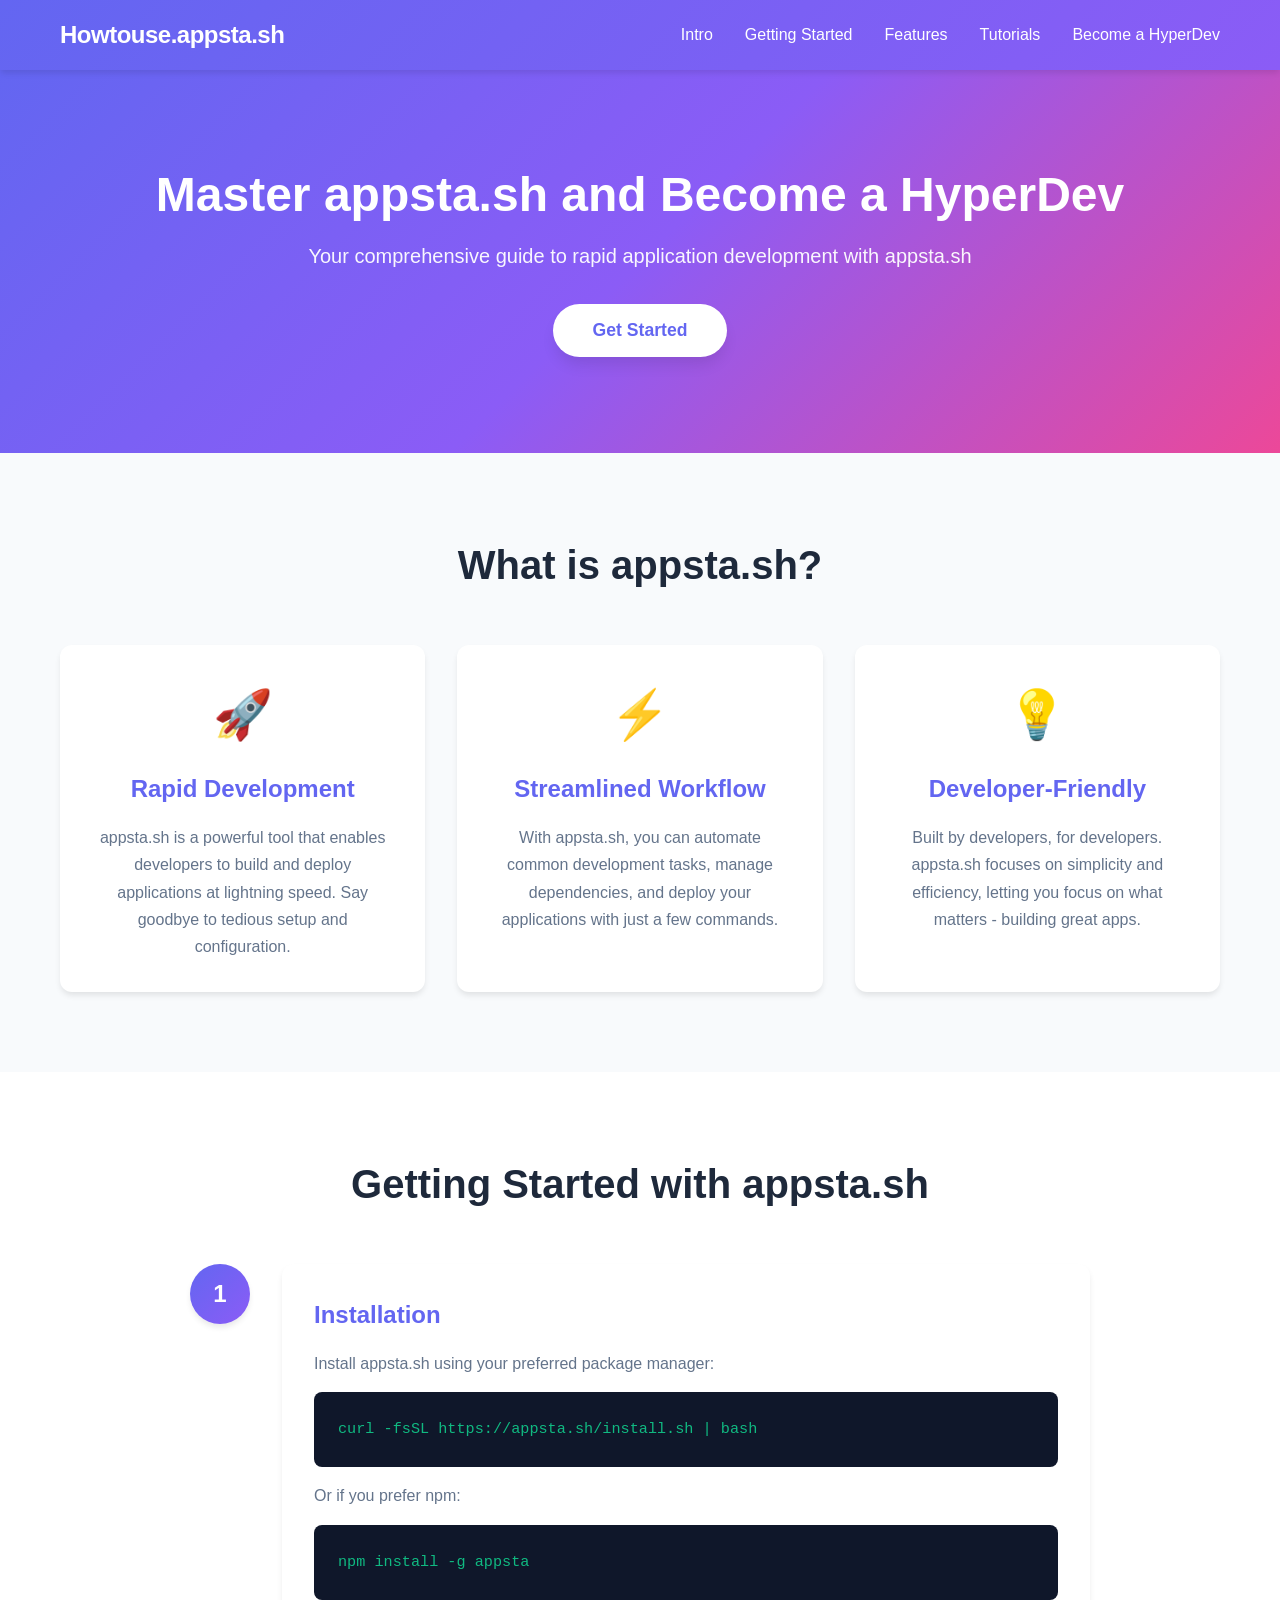
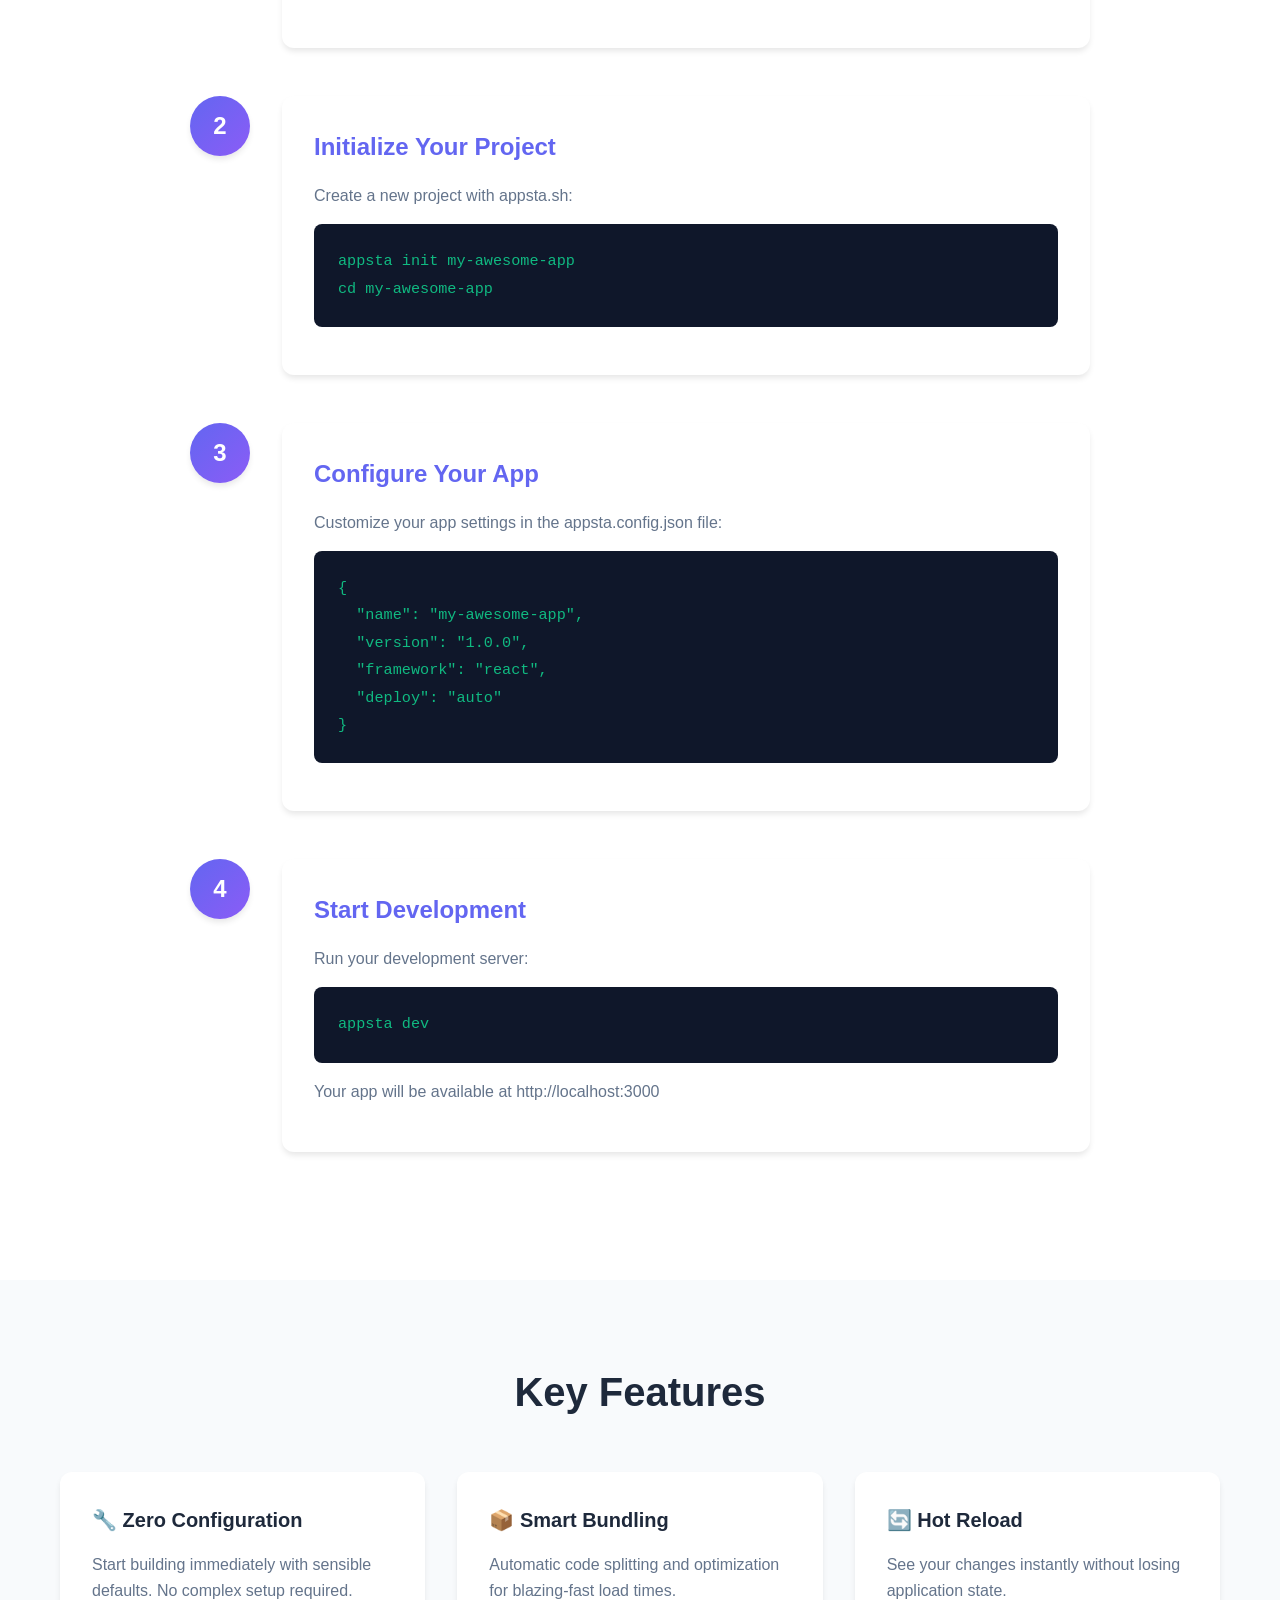
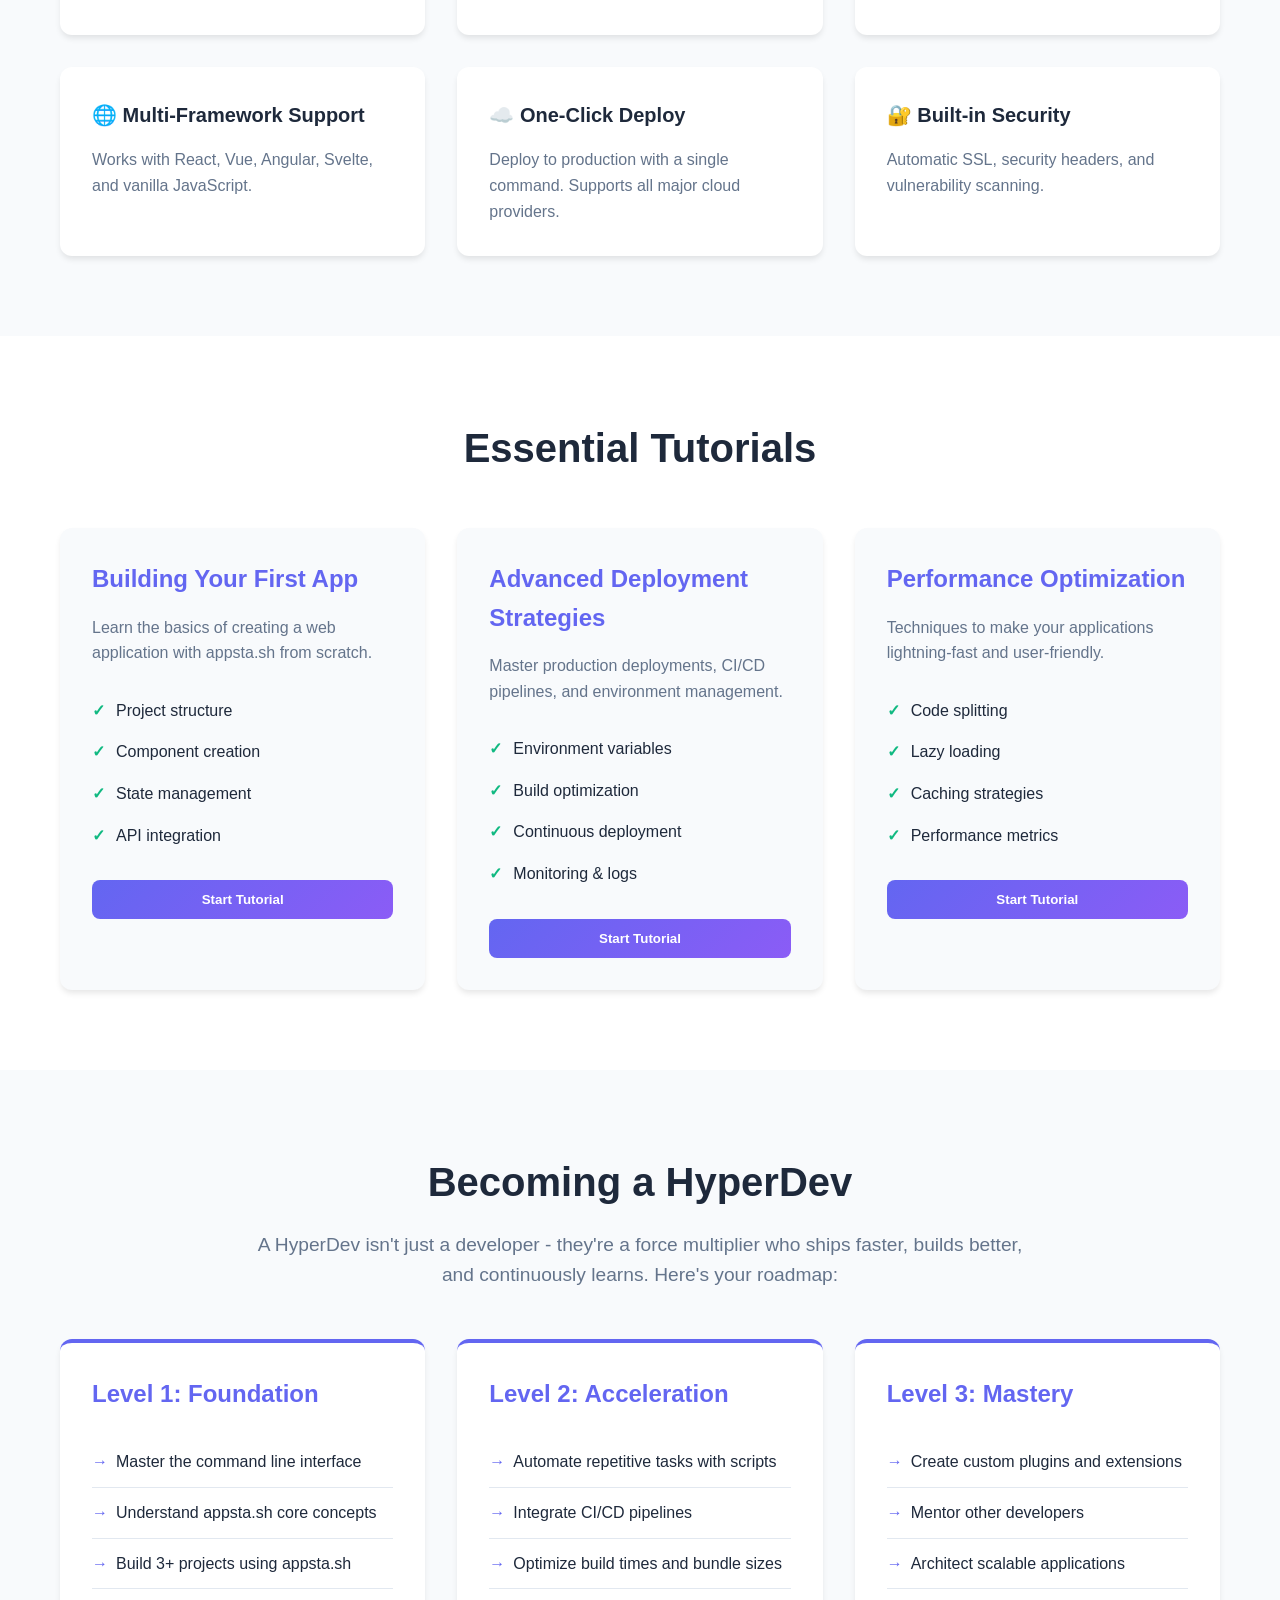
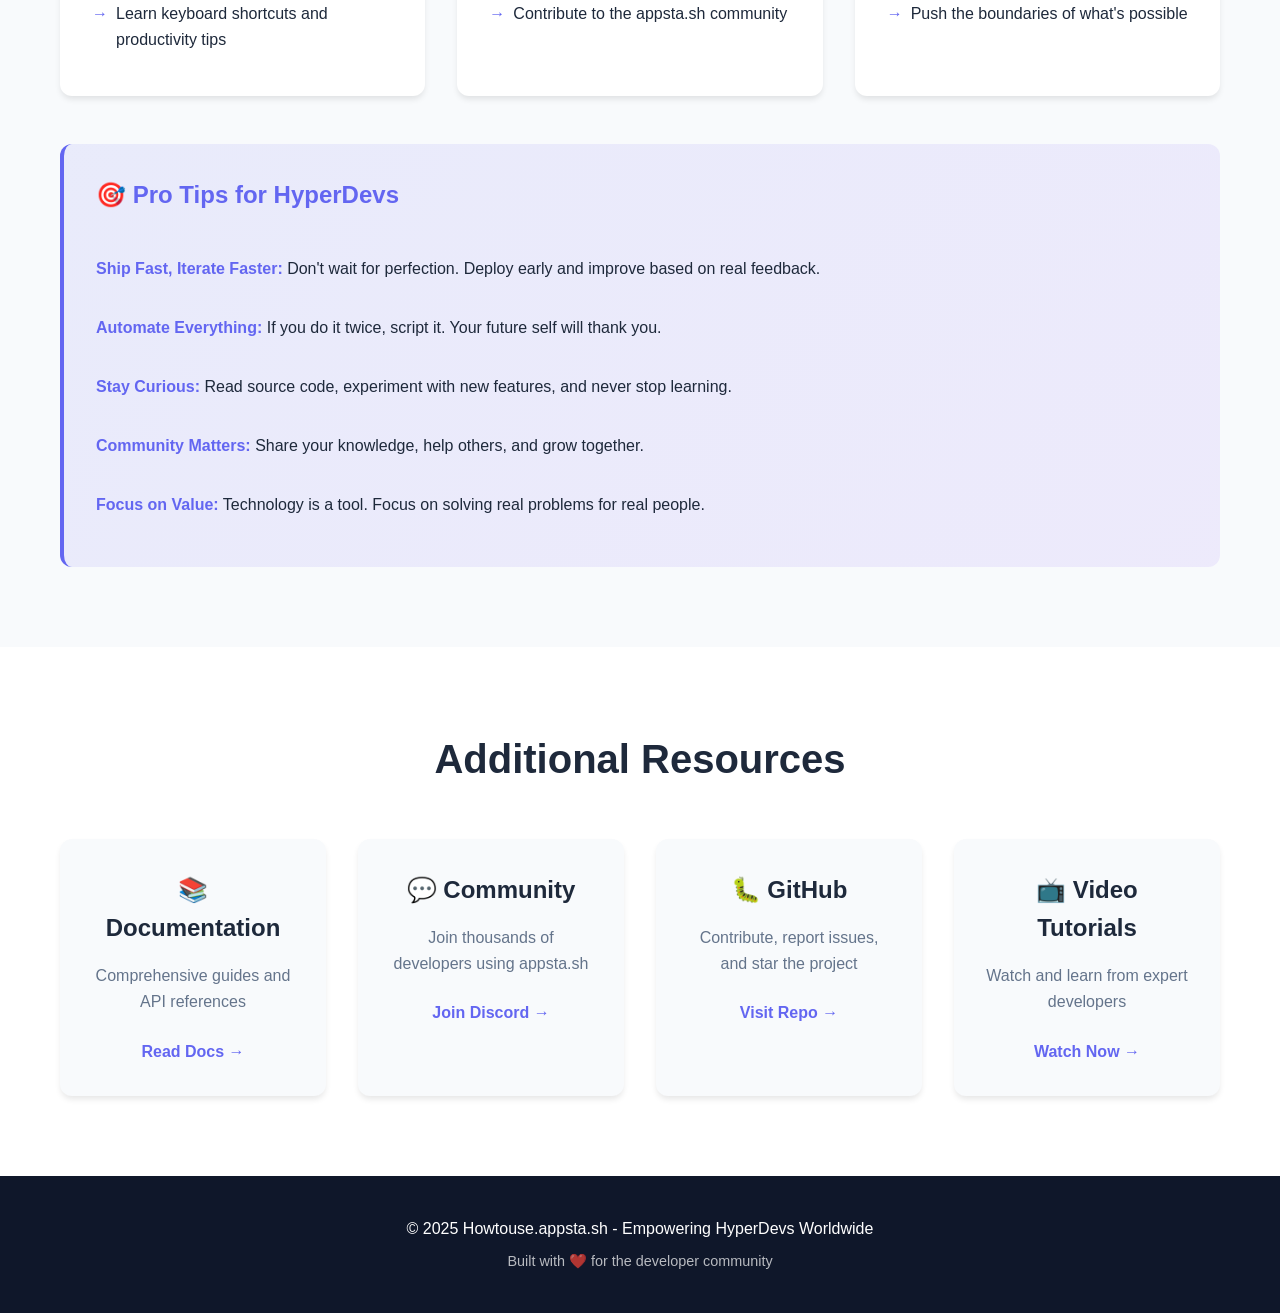
==== index.html @ fb74a491 "Create blog site with HTML, CSS, and JS files Co-authored-by: kedster <16490805+kedster@users.norepl" ====
<!DOCTYPE html>
<html lang="en">
<head>
    <meta charset="UTF-8">
    <meta name="viewport" content="width=device-width, initial-scale=1.0">
    <meta name="description" content="Learn how to use appsta.sh to become a hyperdev - Your guide to rapid app development">
    <title>How to Use appsta.sh - Become a HyperDev</title>
    <link rel="stylesheet" href="styles.css">
</head>
<body>
    <header>
        <nav>
            <div class="container">
                <h1 class="logo">Howtouse.appsta.sh</h1>
                <ul class="nav-links">
                    <li><a href="#intro">Intro</a></li>
                    <li><a href="#getting-started">Getting Started</a></li>
                    <li><a href="#features">Features</a></li>
                    <li><a href="#tutorials">Tutorials</a></li>
                    <li><a href="#hyperdev">Become a HyperDev</a></li>
                </ul>
            </div>
        </nav>
    </header>

    <main>
        <section id="hero" class="hero">
            <div class="container">
                <h2 class="hero-title">Master appsta.sh and Become a HyperDev</h2>
                <p class="hero-subtitle">Your comprehensive guide to rapid application development with appsta.sh</p>
                <button class="cta-button" onclick="scrollToSection('getting-started')">Get Started</button>
            </div>
        </section>

        <section id="intro" class="section">
            <div class="container">
                <h2>What is appsta.sh?</h2>
                <div class="content-grid">
                    <div class="content-card">
                        <div class="card-icon">🚀</div>
                        <h3>Rapid Development</h3>
                        <p>appsta.sh is a powerful tool that enables developers to build and deploy applications at lightning speed. Say goodbye to tedious setup and configuration.</p>
                    </div>
                    <div class="content-card">
                        <div class="card-icon">⚡</div>
                        <h3>Streamlined Workflow</h3>
                        <p>With appsta.sh, you can automate common development tasks, manage dependencies, and deploy your applications with just a few commands.</p>
                    </div>
                    <div class="content-card">
                        <div class="card-icon">💡</div>
                        <h3>Developer-Friendly</h3>
                        <p>Built by developers, for developers. appsta.sh focuses on simplicity and efficiency, letting you focus on what matters - building great apps.</p>
                    </div>
                </div>
            </div>
        </section>

        <section id="getting-started" class="section section-alt">
            <div class="container">
                <h2>Getting Started with appsta.sh</h2>
                <div class="tutorial-steps">
                    <div class="step">
                        <div class="step-number">1</div>
                        <div class="step-content">
                            <h3>Installation</h3>
                            <p>Install appsta.sh using your preferred package manager:</p>
                            <code class="code-block">
                                curl -fsSL https://appsta.sh/install.sh | bash
                            </code>
                            <p>Or if you prefer npm:</p>
                            <code class="code-block">
                                npm install -g appsta
                            </code>
                        </div>
                    </div>
                    
                    <div class="step">
                        <div class="step-number">2</div>
                        <div class="step-content">
                            <h3>Initialize Your Project</h3>
                            <p>Create a new project with appsta.sh:</p>
                            <code class="code-block">
                                appsta init my-awesome-app<br>
                                cd my-awesome-app
                            </code>
                        </div>
                    </div>
                    
                    <div class="step">
                        <div class="step-number">3</div>
                        <div class="step-content">
                            <h3>Configure Your App</h3>
                            <p>Customize your app settings in the appsta.config.json file:</p>
                            <code class="code-block">
                                {<br>
                                &nbsp;&nbsp;"name": "my-awesome-app",<br>
                                &nbsp;&nbsp;"version": "1.0.0",<br>
                                &nbsp;&nbsp;"framework": "react",<br>
                                &nbsp;&nbsp;"deploy": "auto"<br>
                                }
                            </code>
                        </div>
                    </div>
                    
                    <div class="step">
                        <div class="step-number">4</div>
                        <div class="step-content">
                            <h3>Start Development</h3>
                            <p>Run your development server:</p>
                            <code class="code-block">
                                appsta dev
                            </code>
                            <p>Your app will be available at http://localhost:3000</p>
                        </div>
                    </div>
                </div>
            </div>
        </section>

        <section id="features" class="section">
            <div class="container">
                <h2>Key Features</h2>
                <div class="features-grid">
                    <div class="feature-item">
                        <h3>🔧 Zero Configuration</h3>
                        <p>Start building immediately with sensible defaults. No complex setup required.</p>
                    </div>
                    <div class="feature-item">
                        <h3>📦 Smart Bundling</h3>
                        <p>Automatic code splitting and optimization for blazing-fast load times.</p>
                    </div>
                    <div class="feature-item">
                        <h3>🔄 Hot Reload</h3>
                        <p>See your changes instantly without losing application state.</p>
                    </div>
                    <div class="feature-item">
                        <h3>🌐 Multi-Framework Support</h3>
                        <p>Works with React, Vue, Angular, Svelte, and vanilla JavaScript.</p>
                    </div>
                    <div class="feature-item">
                        <h3>☁️ One-Click Deploy</h3>
                        <p>Deploy to production with a single command. Supports all major cloud providers.</p>
                    </div>
                    <div class="feature-item">
                        <h3>🔐 Built-in Security</h3>
                        <p>Automatic SSL, security headers, and vulnerability scanning.</p>
                    </div>
                </div>
            </div>
        </section>

        <section id="tutorials" class="section section-alt">
            <div class="container">
                <h2>Essential Tutorials</h2>
                <div class="tutorial-grid">
                    <article class="tutorial-card">
                        <h3>Building Your First App</h3>
                        <p>Learn the basics of creating a web application with appsta.sh from scratch.</p>
                        <ul class="tutorial-topics">
                            <li>Project structure</li>
                            <li>Component creation</li>
                            <li>State management</li>
                            <li>API integration</li>
                        </ul>
                        <button class="tutorial-button" onclick="alert('Tutorial coming soon!')">Start Tutorial</button>
                    </article>
                    
                    <article class="tutorial-card">
                        <h3>Advanced Deployment Strategies</h3>
                        <p>Master production deployments, CI/CD pipelines, and environment management.</p>
                        <ul class="tutorial-topics">
                            <li>Environment variables</li>
                            <li>Build optimization</li>
                            <li>Continuous deployment</li>
                            <li>Monitoring & logs</li>
                        </ul>
                        <button class="tutorial-button" onclick="alert('Tutorial coming soon!')">Start Tutorial</button>
                    </article>
                    
                    <article class="tutorial-card">
                        <h3>Performance Optimization</h3>
                        <p>Techniques to make your applications lightning-fast and user-friendly.</p>
                        <ul class="tutorial-topics">
                            <li>Code splitting</li>
                            <li>Lazy loading</li>
                            <li>Caching strategies</li>
                            <li>Performance metrics</li>
                        </ul>
                        <button class="tutorial-button" onclick="alert('Tutorial coming soon!')">Start Tutorial</button>
                    </article>
                </div>
            </div>
        </section>

        <section id="hyperdev" class="section">
            <div class="container">
                <h2>Becoming a HyperDev</h2>
                <p class="section-intro">A HyperDev isn't just a developer - they're a force multiplier who ships faster, builds better, and continuously learns. Here's your roadmap:</p>
                
                <div class="hyperdev-roadmap">
                    <div class="roadmap-item">
                        <h3>Level 1: Foundation</h3>
                        <ul>
                            <li>Master the command line interface</li>
                            <li>Understand appsta.sh core concepts</li>
                            <li>Build 3+ projects using appsta.sh</li>
                            <li>Learn keyboard shortcuts and productivity tips</li>
                        </ul>
                    </div>
                    
                    <div class="roadmap-item">
                        <h3>Level 2: Acceleration</h3>
                        <ul>
                            <li>Automate repetitive tasks with scripts</li>
                            <li>Integrate CI/CD pipelines</li>
                            <li>Optimize build times and bundle sizes</li>
                            <li>Contribute to the appsta.sh community</li>
                        </ul>
                    </div>
                    
                    <div class="roadmap-item">
                        <h3>Level 3: Mastery</h3>
                        <ul>
                            <li>Create custom plugins and extensions</li>
                            <li>Mentor other developers</li>
                            <li>Architect scalable applications</li>
                            <li>Push the boundaries of what's possible</li>
                        </ul>
                    </div>
                </div>
                
                <div class="hyperdev-tips">
                    <h3>🎯 Pro Tips for HyperDevs</h3>
                    <ul class="tips-list">
                        <li><strong>Ship Fast, Iterate Faster:</strong> Don't wait for perfection. Deploy early and improve based on real feedback.</li>
                        <li><strong>Automate Everything:</strong> If you do it twice, script it. Your future self will thank you.</li>
                        <li><strong>Stay Curious:</strong> Read source code, experiment with new features, and never stop learning.</li>
                        <li><strong>Community Matters:</strong> Share your knowledge, help others, and grow together.</li>
                        <li><strong>Focus on Value:</strong> Technology is a tool. Focus on solving real problems for real people.</li>
                    </ul>
                </div>
            </div>
        </section>

        <section id="resources" class="section section-alt">
            <div class="container">
                <h2>Additional Resources</h2>
                <div class="resources-grid">
                    <div class="resource-card">
                        <h3>📚 Documentation</h3>
                        <p>Comprehensive guides and API references</p>
                        <a href="#" class="resource-link">Read Docs →</a>
                    </div>
                    <div class="resource-card">
                        <h3>💬 Community</h3>
                        <p>Join thousands of developers using appsta.sh</p>
                        <a href="#" class="resource-link">Join Discord →</a>
                    </div>
                    <div class="resource-card">
                        <h3>🐛 GitHub</h3>
                        <p>Contribute, report issues, and star the project</p>
                        <a href="#" class="resource-link">Visit Repo →</a>
                    </div>
                    <div class="resource-card">
                        <h3>📺 Video Tutorials</h3>
                        <p>Watch and learn from expert developers</p>
                        <a href="#" class="resource-link">Watch Now →</a>
                    </div>
                </div>
            </div>
        </section>
    </main>

    <footer>
        <div class="container">
            <p>&copy; 2025 Howtouse.appsta.sh - Empowering HyperDevs Worldwide</p>
            <p class="footer-note">Built with ❤️ for the developer community</p>
        </div>
    </footer>

    <button id="scroll-to-top" class="scroll-to-top" onclick="scrollToTop()">↑</button>

    <script src="script.js"></script>
</body>
</html>
---- styles.css ----
/* Reset and Base Styles */
* {
    margin: 0;
    padding: 0;
    box-sizing: border-box;
}

:root {
    --primary-color: #6366f1;
    --secondary-color: #8b5cf6;
    --accent-color: #ec4899;
    --dark-bg: #0f172a;
    --light-bg: #f8fafc;
    --card-bg: #ffffff;
    --text-dark: #1e293b;
    --text-light: #64748b;
    --border-color: #e2e8f0;
    --success-color: #10b981;
    --shadow-sm: 0 1px 2px 0 rgba(0, 0, 0, 0.05);
    --shadow-md: 0 4px 6px -1px rgba(0, 0, 0, 0.1);
    --shadow-lg: 0 10px 15px -3px rgba(0, 0, 0, 0.1);
    --shadow-xl: 0 20px 25px -5px rgba(0, 0, 0, 0.1);
}

body {
    font-family: -apple-system, BlinkMacSystemFont, 'Segoe UI', Roboto, 'Helvetica Neue', Arial, sans-serif;
    line-height: 1.6;
    color: var(--text-dark);
    background-color: var(--light-bg);
}

.container {
    max-width: 1200px;
    margin: 0 auto;
    padding: 0 20px;
}

/* Header and Navigation */
header {
    background: linear-gradient(135deg, var(--primary-color), var(--secondary-color));
    color: white;
    padding: 1rem 0;
    position: sticky;
    top: 0;
    z-index: 1000;
    box-shadow: var(--shadow-md);
}

header .container {
    display: flex;
    justify-content: space-between;
    align-items: center;
}

.logo {
    font-size: 1.5rem;
    font-weight: 700;
    letter-spacing: -0.5px;
}

.nav-links {
    display: flex;
    list-style: none;
    gap: 2rem;
}

.nav-links a {
    color: white;
    text-decoration: none;
    font-weight: 500;
    transition: opacity 0.3s ease;
}

.nav-links a:hover {
    opacity: 0.8;
}

/* Hero Section */
.hero {
    background: linear-gradient(135deg, var(--primary-color), var(--secondary-color), var(--accent-color));
    color: white;
    padding: 6rem 0;
    text-align: center;
}

.hero-title {
    font-size: 3rem;
    font-weight: 800;
    margin-bottom: 1rem;
    line-height: 1.2;
    animation: fadeInUp 0.8s ease;
}

.hero-subtitle {
    font-size: 1.25rem;
    margin-bottom: 2rem;
    opacity: 0.95;
    animation: fadeInUp 0.8s ease 0.2s backwards;
}

.cta-button {
    background: white;
    color: var(--primary-color);
    padding: 1rem 2.5rem;
    font-size: 1.1rem;
    font-weight: 600;
    border: none;
    border-radius: 50px;
    cursor: pointer;
    transition: all 0.3s ease;
    box-shadow: var(--shadow-lg);
    animation: fadeInUp 0.8s ease 0.4s backwards;
}

.cta-button:hover {
    transform: translateY(-3px);
    box-shadow: var(--shadow-xl);
}

/* Section Styles */
.section {
    padding: 5rem 0;
}

.section-alt {
    background: white;
}

.section h2 {
    font-size: 2.5rem;
    font-weight: 700;
    margin-bottom: 1rem;
    text-align: center;
    color: var(--text-dark);
}

.section-intro {
    text-align: center;
    font-size: 1.2rem;
    color: var(--text-light);
    max-width: 800px;
    margin: 0 auto 3rem;
}

/* Content Grid */
.content-grid {
    display: grid;
    grid-template-columns: repeat(auto-fit, minmax(300px, 1fr));
    gap: 2rem;
    margin-top: 3rem;
}

.content-card {
    background: var(--card-bg);
    padding: 2rem;
    border-radius: 12px;
    box-shadow: var(--shadow-md);
    transition: all 0.3s ease;
    text-align: center;
}

.content-card:hover {
    transform: translateY(-5px);
    box-shadow: var(--shadow-xl);
}

.card-icon {
    font-size: 3rem;
    margin-bottom: 1rem;
}

.content-card h3 {
    font-size: 1.5rem;
    margin-bottom: 1rem;
    color: var(--primary-color);
}

.content-card p {
    color: var(--text-light);
    line-height: 1.7;
}

/* Tutorial Steps */
.tutorial-steps {
    max-width: 900px;
    margin: 3rem auto 0;
}

.step {
    display: flex;
    gap: 2rem;
    margin-bottom: 3rem;
    align-items: flex-start;
}

.step-number {
    background: linear-gradient(135deg, var(--primary-color), var(--secondary-color));
    color: white;
    width: 60px;
    height: 60px;
    border-radius: 50%;
    display: flex;
    align-items: center;
    justify-content: center;
    font-size: 1.5rem;
    font-weight: 700;
    flex-shrink: 0;
    box-shadow: var(--shadow-md);
}

.step-content {
    flex: 1;
    background: white;
    padding: 2rem;
    border-radius: 12px;
    box-shadow: var(--shadow-md);
}

.step-content h3 {
    font-size: 1.5rem;
    margin-bottom: 1rem;
    color: var(--primary-color);
}

.step-content p {
    color: var(--text-light);
    margin-bottom: 1rem;
}

.code-block {
    display: block;
    background: var(--dark-bg);
    color: #10b981;
    padding: 1.5rem;
    border-radius: 8px;
    font-family: 'Courier New', monospace;
    font-size: 0.95rem;
    overflow-x: auto;
    margin: 1rem 0;
    line-height: 1.8;
}

/* Features Grid */
.features-grid {
    display: grid;
    grid-template-columns: repeat(auto-fit, minmax(280px, 1fr));
    gap: 2rem;
    margin-top: 3rem;
}

.feature-item {
    background: white;
    padding: 2rem;
    border-radius: 12px;
    box-shadow: var(--shadow-md);
    transition: all 0.3s ease;
}

.feature-item:hover {
    transform: translateY(-5px);
    box-shadow: var(--shadow-xl);
    border-left: 4px solid var(--primary-color);
}

.feature-item h3 {
    font-size: 1.25rem;
    margin-bottom: 1rem;
    color: var(--text-dark);
}

.feature-item p {
    color: var(--text-light);
}

/* Tutorial Grid */
.tutorial-grid {
    display: grid;
    grid-template-columns: repeat(auto-fit, minmax(320px, 1fr));
    gap: 2rem;
    margin-top: 3rem;
}

.tutorial-card {
    background: var(--light-bg);
    padding: 2rem;
    border-radius: 12px;
    box-shadow: var(--shadow-md);
    transition: all 0.3s ease;
}

.tutorial-card:hover {
    transform: translateY(-5px);
    box-shadow: var(--shadow-xl);
}

.tutorial-card h3 {
    font-size: 1.5rem;
    margin-bottom: 1rem;
    color: var(--primary-color);
}

.tutorial-card p {
    color: var(--text-light);
    margin-bottom: 1.5rem;
}

.tutorial-topics {
    list-style: none;
    margin-bottom: 1.5rem;
}

.tutorial-topics li {
    padding: 0.5rem 0;
    padding-left: 1.5rem;
    position: relative;
    color: var(--text-dark);
}

.tutorial-topics li::before {
    content: "✓";
    position: absolute;
    left: 0;
    color: var(--success-color);
    font-weight: bold;
}

.tutorial-button {
    background: linear-gradient(135deg, var(--primary-color), var(--secondary-color));
    color: white;
    padding: 0.75rem 1.5rem;
    border: none;
    border-radius: 8px;
    font-weight: 600;
    cursor: pointer;
    transition: all 0.3s ease;
    width: 100%;
}

.tutorial-button:hover {
    transform: translateY(-2px);
    box-shadow: var(--shadow-lg);
}

/* HyperDev Section */
.hyperdev-roadmap {
    display: grid;
    grid-template-columns: repeat(auto-fit, minmax(300px, 1fr));
    gap: 2rem;
    margin: 3rem 0;
}

.roadmap-item {
    background: white;
    padding: 2rem;
    border-radius: 12px;
    box-shadow: var(--shadow-md);
    border-top: 4px solid var(--primary-color);
}

.roadmap-item h3 {
    font-size: 1.5rem;
    margin-bottom: 1.5rem;
    color: var(--primary-color);
}

.roadmap-item ul {
    list-style: none;
}

.roadmap-item li {
    padding: 0.75rem 0;
    padding-left: 1.5rem;
    position: relative;
    color: var(--text-dark);
    border-bottom: 1px solid var(--border-color);
}

.roadmap-item li:last-child {
    border-bottom: none;
}

.roadmap-item li::before {
    content: "→";
    position: absolute;
    left: 0;
    color: var(--primary-color);
    font-weight: bold;
}

.hyperdev-tips {
    background: linear-gradient(135deg, rgba(99, 102, 241, 0.1), rgba(139, 92, 246, 0.1));
    padding: 2rem;
    border-radius: 12px;
    margin-top: 3rem;
    border-left: 4px solid var(--primary-color);
}

.hyperdev-tips h3 {
    font-size: 1.5rem;
    margin-bottom: 1.5rem;
    color: var(--primary-color);
}

.tips-list {
    list-style: none;
}

.tips-list li {
    padding: 1rem 0;
    color: var(--text-dark);
    line-height: 1.7;
}

.tips-list li strong {
    color: var(--primary-color);
}

/* Resources Grid */
.resources-grid {
    display: grid;
    grid-template-columns: repeat(auto-fit, minmax(250px, 1fr));
    gap: 2rem;
    margin-top: 3rem;
}

.resource-card {
    background: var(--light-bg);
    padding: 2rem;
    border-radius: 12px;
    box-shadow: var(--shadow-md);
    text-align: center;
    transition: all 0.3s ease;
}

.resource-card:hover {
    transform: translateY(-5px);
    box-shadow: var(--shadow-xl);
}

.resource-card h3 {
    font-size: 1.5rem;
    margin-bottom: 1rem;
    color: var(--text-dark);
}

.resource-card p {
    color: var(--text-light);
    margin-bottom: 1.5rem;
}

.resource-link {
    color: var(--primary-color);
    text-decoration: none;
    font-weight: 600;
    transition: color 0.3s ease;
}

.resource-link:hover {
    color: var(--secondary-color);
}

/* Footer */
footer {
    background: var(--dark-bg);
    color: white;
    padding: 2rem 0;
    text-align: center;
}

footer p {
    margin: 0.5rem 0;
}

.footer-note {
    opacity: 0.7;
    font-size: 0.9rem;
}

/* Scroll to Top Button */
.scroll-to-top {
    position: fixed;
    bottom: 2rem;
    right: 2rem;
    background: linear-gradient(135deg, var(--primary-color), var(--secondary-color));
    color: white;
    width: 50px;
    height: 50px;
    border: none;
    border-radius: 50%;
    font-size: 1.5rem;
    cursor: pointer;
    box-shadow: var(--shadow-lg);
    opacity: 0;
    visibility: hidden;
    transition: all 0.3s ease;
}

.scroll-to-top.visible {
    opacity: 1;
    visibility: visible;
}

.scroll-to-top:hover {
    transform: translateY(-3px);
    box-shadow: var(--shadow-xl);
}

/* Animations */
@keyframes fadeInUp {
    from {
        opacity: 0;
        transform: translateY(30px);
    }
    to {
        opacity: 1;
        transform: translateY(0);
    }
}

/* Responsive Design */
@media (max-width: 768px) {
    .nav-links {
        display: none;
    }
    
    .hero-title {
        font-size: 2rem;
    }
    
    .hero-subtitle {
        font-size: 1rem;
    }
    
    .section h2 {
        font-size: 2rem;
    }
    
    .step {
        flex-direction: column;
    }
    
    .content-grid,
    .features-grid,
    .tutorial-grid,
    .hyperdev-roadmap,
    .resources-grid {
        grid-template-columns: 1fr;
    }
}

@media (max-width: 480px) {
    .hero {
        padding: 4rem 0;
    }
    
    .section {
        padding: 3rem 0;
    }
    
    .cta-button {
        padding: 0.875rem 2rem;
        font-size: 1rem;
    }
}
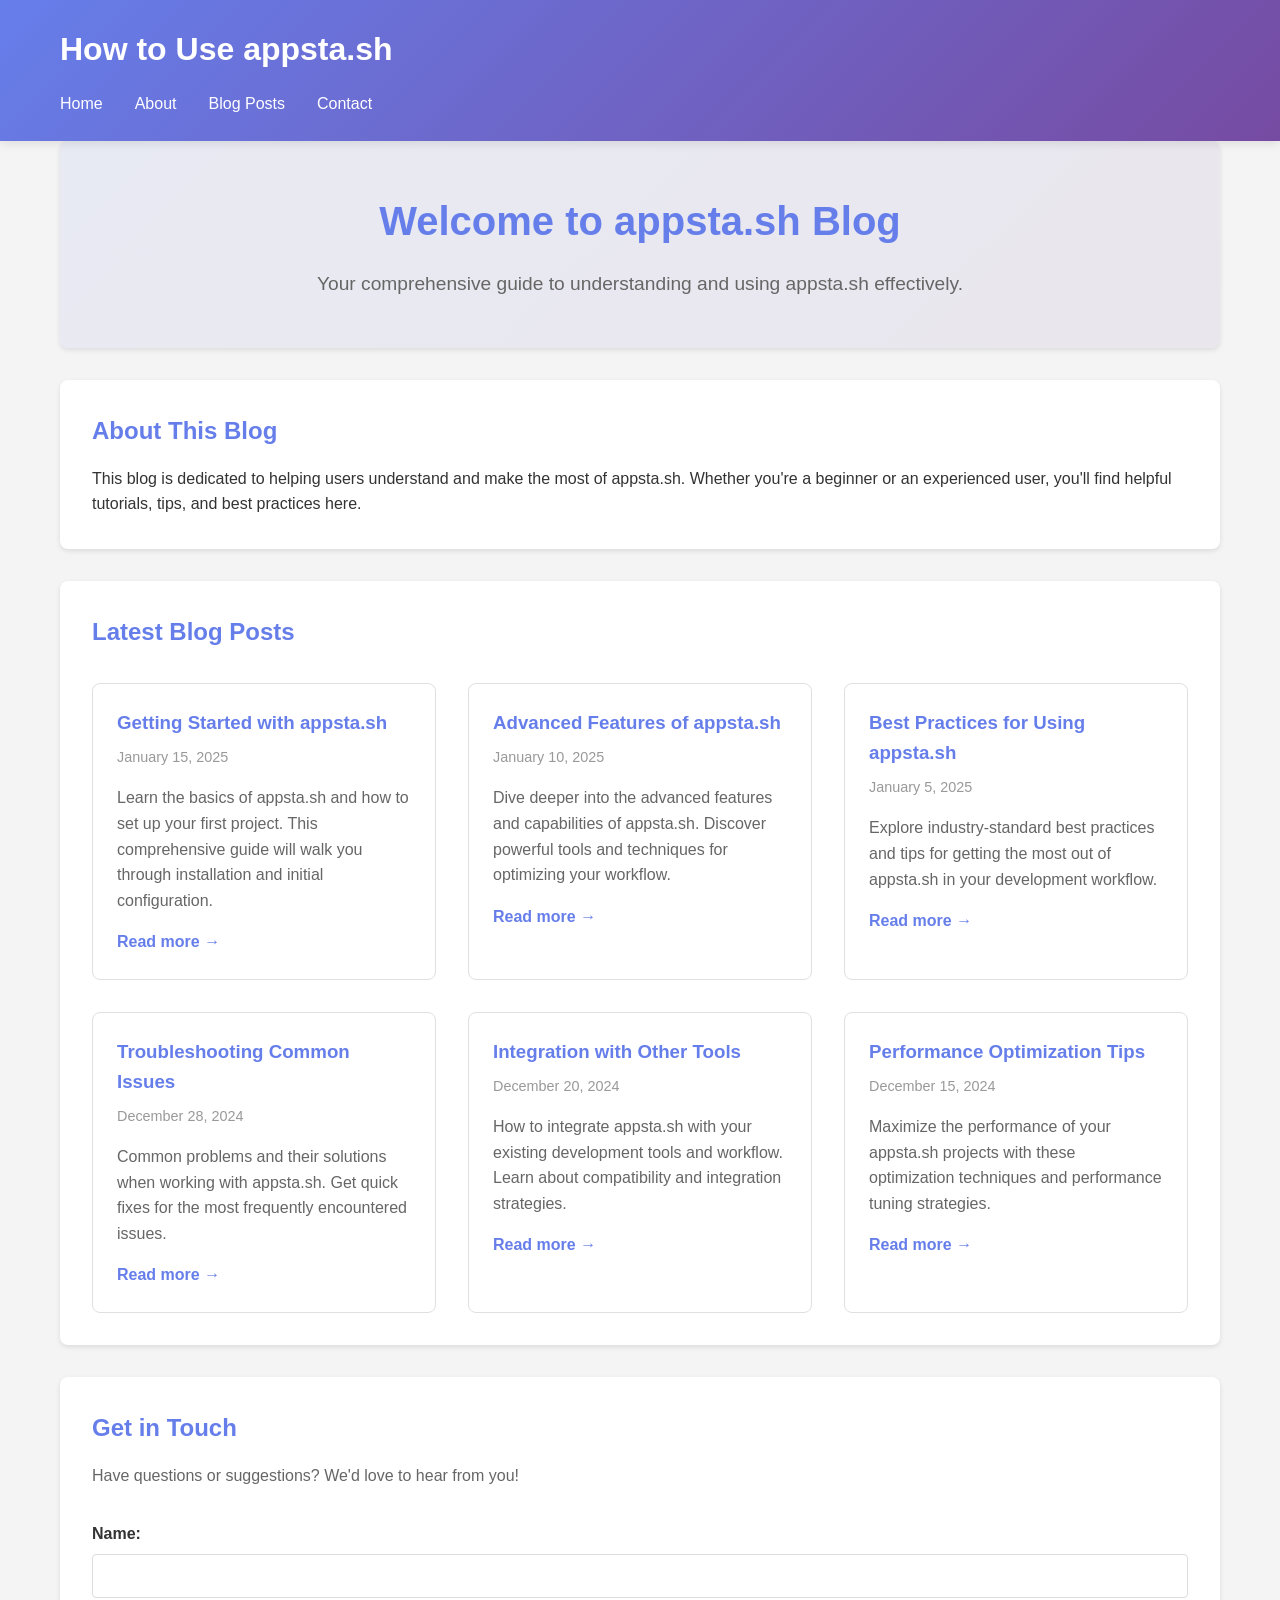
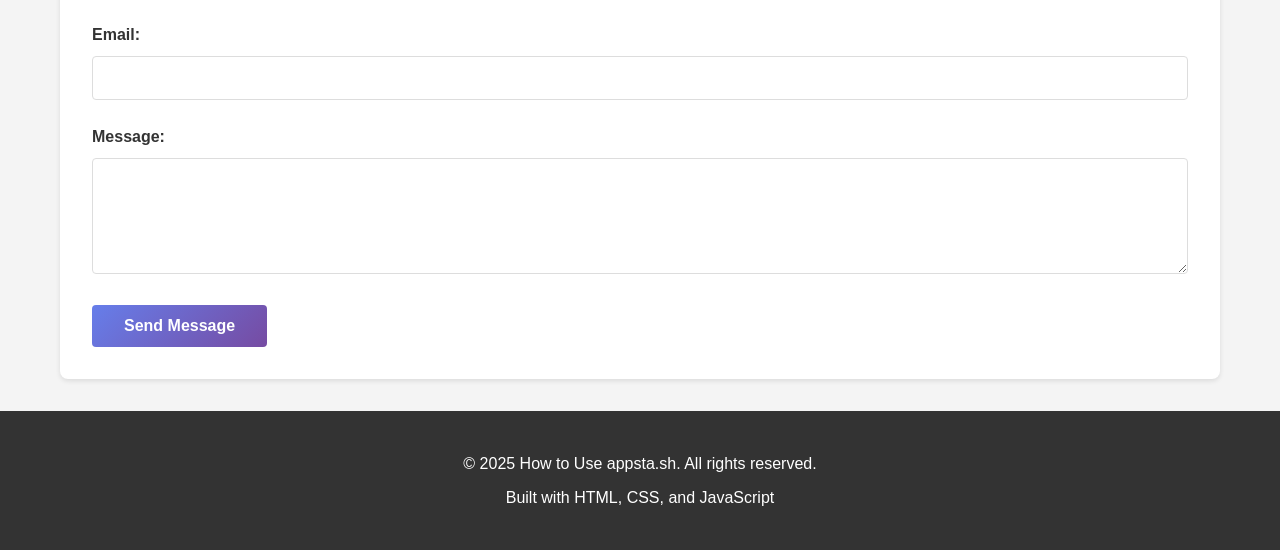
==== commit bb07d90a: "Create basic blog site with HTML, CSS, and JavaScript Co-authored-by: kedster <16490805+kedster@user" ====
--- a/index.html
+++ b/index.html
@@ -3,282 +3,71 @@
 <head>
     <meta charset="UTF-8">
     <meta name="viewport" content="width=device-width, initial-scale=1.0">
-    <meta name="description" content="Learn how to use appsta.sh to become a hyperdev - Your guide to rapid app development">
-    <title>How to Use appsta.sh - Become a HyperDev</title>
+    <meta name="description" content="A blog about how to use appsta.sh">
+    <title>How to Use appsta.sh - Blog</title>
     <link rel="stylesheet" href="styles.css">
 </head>
 <body>
     <header>
-        <nav>
-            <div class="container">
-                <h1 class="logo">Howtouse.appsta.sh</h1>
-                <ul class="nav-links">
-                    <li><a href="#intro">Intro</a></li>
-                    <li><a href="#getting-started">Getting Started</a></li>
-                    <li><a href="#features">Features</a></li>
-                    <li><a href="#tutorials">Tutorials</a></li>
-                    <li><a href="#hyperdev">Become a HyperDev</a></li>
+        <div class="container">
+            <h1>How to Use appsta.sh</h1>
+            <nav>
+                <ul>
+                    <li><a href="#home">Home</a></li>
+                    <li><a href="#about">About</a></li>
+                    <li><a href="#posts">Blog Posts</a></li>
+                    <li><a href="#contact">Contact</a></li>
                 </ul>
-            </div>
-        </nav>
+            </nav>
+        </div>
     </header>
 
-    <main>
-        <section id="hero" class="hero">
-            <div class="container">
-                <h2 class="hero-title">Master appsta.sh and Become a HyperDev</h2>
-                <p class="hero-subtitle">Your comprehensive guide to rapid application development with appsta.sh</p>
-                <button class="cta-button" onclick="scrollToSection('getting-started')">Get Started</button>
+    <main class="container">
+        <section id="home" class="hero">
+            <h2>Welcome to appsta.sh Blog</h2>
+            <p>Your comprehensive guide to understanding and using appsta.sh effectively.</p>
+        </section>
+
+        <section id="about" class="about">
+            <h2>About This Blog</h2>
+            <p>This blog is dedicated to helping users understand and make the most of appsta.sh. Whether you're a beginner or an experienced user, you'll find helpful tutorials, tips, and best practices here.</p>
+        </section>
+
+        <section id="posts" class="blog-posts">
+            <h2>Latest Blog Posts</h2>
+            <div class="posts-grid" id="postsContainer">
+                <!-- Blog posts will be dynamically loaded here -->
             </div>
         </section>
 
-        <section id="intro" class="section">
-            <div class="container">
-                <h2>What is appsta.sh?</h2>
-                <div class="content-grid">
-                    <div class="content-card">
-                        <div class="card-icon">🚀</div>
-                        <h3>Rapid Development</h3>
-                        <p>appsta.sh is a powerful tool that enables developers to build and deploy applications at lightning speed. Say goodbye to tedious setup and configuration.</p>
-                    </div>
-                    <div class="content-card">
-                        <div class="card-icon">⚡</div>
-                        <h3>Streamlined Workflow</h3>
-                        <p>With appsta.sh, you can automate common development tasks, manage dependencies, and deploy your applications with just a few commands.</p>
-                    </div>
-                    <div class="content-card">
-                        <div class="card-icon">💡</div>
-                        <h3>Developer-Friendly</h3>
-                        <p>Built by developers, for developers. appsta.sh focuses on simplicity and efficiency, letting you focus on what matters - building great apps.</p>
-                    </div>
+        <section id="contact" class="contact">
+            <h2>Get in Touch</h2>
+            <p>Have questions or suggestions? We'd love to hear from you!</p>
+            <form id="contactForm">
+                <div class="form-group">
+                    <label for="name">Name:</label>
+                    <input type="text" id="name" name="name" required>
                 </div>
-            </div>
-        </section>
-
-        <section id="getting-started" class="section section-alt">
-            <div class="container">
-                <h2>Getting Started with appsta.sh</h2>
-                <div class="tutorial-steps">
-                    <div class="step">
-                        <div class="step-number">1</div>
-                        <div class="step-content">
-                            <h3>Installation</h3>
-                            <p>Install appsta.sh using your preferred package manager:</p>
-                            <code class="code-block">
-                                curl -fsSL https://appsta.sh/install.sh | bash
-                            </code>
-                            <p>Or if you prefer npm:</p>
-                            <code class="code-block">
-                                npm install -g appsta
-                            </code>
-                        </div>
-                    </div>
-                    
-                    <div class="step">
-                        <div class="step-number">2</div>
-                        <div class="step-content">
-                            <h3>Initialize Your Project</h3>
-                            <p>Create a new project with appsta.sh:</p>
-                            <code class="code-block">
-                                appsta init my-awesome-app<br>
-                                cd my-awesome-app
-                            </code>
-                        </div>
-                    </div>
-                    
-                    <div class="step">
-                        <div class="step-number">3</div>
-                        <div class="step-content">
-                            <h3>Configure Your App</h3>
-                            <p>Customize your app settings in the appsta.config.json file:</p>
-                            <code class="code-block">
-                                {<br>
-                                &nbsp;&nbsp;"name": "my-awesome-app",<br>
-                                &nbsp;&nbsp;"version": "1.0.0",<br>
-                                &nbsp;&nbsp;"framework": "react",<br>
-                                &nbsp;&nbsp;"deploy": "auto"<br>
-                                }
-                            </code>
-                        </div>
-                    </div>
-                    
-                    <div class="step">
-                        <div class="step-number">4</div>
-                        <div class="step-content">
-                            <h3>Start Development</h3>
-                            <p>Run your development server:</p>
-                            <code class="code-block">
-                                appsta dev
-                            </code>
-                            <p>Your app will be available at http://localhost:3000</p>
-                        </div>
-                    </div>
+                <div class="form-group">
+                    <label for="email">Email:</label>
+                    <input type="email" id="email" name="email" required>
                 </div>
-            </div>
-        </section>
-
-        <section id="features" class="section">
-            <div class="container">
-                <h2>Key Features</h2>
-                <div class="features-grid">
-                    <div class="feature-item">
-                        <h3>🔧 Zero Configuration</h3>
-                        <p>Start building immediately with sensible defaults. No complex setup required.</p>
-                    </div>
-                    <div class="feature-item">
-                        <h3>📦 Smart Bundling</h3>
-                        <p>Automatic code splitting and optimization for blazing-fast load times.</p>
-                    </div>
-                    <div class="feature-item">
-                        <h3>🔄 Hot Reload</h3>
-                        <p>See your changes instantly without losing application state.</p>
-                    </div>
-                    <div class="feature-item">
-                        <h3>🌐 Multi-Framework Support</h3>
-                        <p>Works with React, Vue, Angular, Svelte, and vanilla JavaScript.</p>
-                    </div>
-                    <div class="feature-item">
-                        <h3>☁️ One-Click Deploy</h3>
-                        <p>Deploy to production with a single command. Supports all major cloud providers.</p>
-                    </div>
-                    <div class="feature-item">
-                        <h3>🔐 Built-in Security</h3>
-                        <p>Automatic SSL, security headers, and vulnerability scanning.</p>
-                    </div>
+                <div class="form-group">
+                    <label for="message">Message:</label>
+                    <textarea id="message" name="message" rows="5" required></textarea>
                 </div>
-            </div>
-        </section>
-
-        <section id="tutorials" class="section section-alt">
-            <div class="container">
-                <h2>Essential Tutorials</h2>
-                <div class="tutorial-grid">
-                    <article class="tutorial-card">
-                        <h3>Building Your First App</h3>
-                        <p>Learn the basics of creating a web application with appsta.sh from scratch.</p>
-                        <ul class="tutorial-topics">
-                            <li>Project structure</li>
-                            <li>Component creation</li>
-                            <li>State management</li>
-                            <li>API integration</li>
-                        </ul>
-                        <button class="tutorial-button" onclick="alert('Tutorial coming soon!')">Start Tutorial</button>
-                    </article>
-                    
-                    <article class="tutorial-card">
-                        <h3>Advanced Deployment Strategies</h3>
-                        <p>Master production deployments, CI/CD pipelines, and environment management.</p>
-                        <ul class="tutorial-topics">
-                            <li>Environment variables</li>
-                            <li>Build optimization</li>
-                            <li>Continuous deployment</li>
-                            <li>Monitoring & logs</li>
-                        </ul>
-                        <button class="tutorial-button" onclick="alert('Tutorial coming soon!')">Start Tutorial</button>
-                    </article>
-                    
-                    <article class="tutorial-card">
-                        <h3>Performance Optimization</h3>
-                        <p>Techniques to make your applications lightning-fast and user-friendly.</p>
-                        <ul class="tutorial-topics">
-                            <li>Code splitting</li>
-                            <li>Lazy loading</li>
-                            <li>Caching strategies</li>
-                            <li>Performance metrics</li>
-                        </ul>
-                        <button class="tutorial-button" onclick="alert('Tutorial coming soon!')">Start Tutorial</button>
-                    </article>
-                </div>
-            </div>
-        </section>
-
-        <section id="hyperdev" class="section">
-            <div class="container">
-                <h2>Becoming a HyperDev</h2>
-                <p class="section-intro">A HyperDev isn't just a developer - they're a force multiplier who ships faster, builds better, and continuously learns. Here's your roadmap:</p>
-                
-                <div class="hyperdev-roadmap">
-                    <div class="roadmap-item">
-                        <h3>Level 1: Foundation</h3>
-                        <ul>
-                            <li>Master the command line interface</li>
-                            <li>Understand appsta.sh core concepts</li>
-                            <li>Build 3+ projects using appsta.sh</li>
-                            <li>Learn keyboard shortcuts and productivity tips</li>
-                        </ul>
-                    </div>
-                    
-                    <div class="roadmap-item">
-                        <h3>Level 2: Acceleration</h3>
-                        <ul>
-                            <li>Automate repetitive tasks with scripts</li>
-                            <li>Integrate CI/CD pipelines</li>
-                            <li>Optimize build times and bundle sizes</li>
-                            <li>Contribute to the appsta.sh community</li>
-                        </ul>
-                    </div>
-                    
-                    <div class="roadmap-item">
-                        <h3>Level 3: Mastery</h3>
-                        <ul>
-                            <li>Create custom plugins and extensions</li>
-                            <li>Mentor other developers</li>
-                            <li>Architect scalable applications</li>
-                            <li>Push the boundaries of what's possible</li>
-                        </ul>
-                    </div>
-                </div>
-                
-                <div class="hyperdev-tips">
-                    <h3>🎯 Pro Tips for HyperDevs</h3>
-                    <ul class="tips-list">
-                        <li><strong>Ship Fast, Iterate Faster:</strong> Don't wait for perfection. Deploy early and improve based on real feedback.</li>
-                        <li><strong>Automate Everything:</strong> If you do it twice, script it. Your future self will thank you.</li>
-                        <li><strong>Stay Curious:</strong> Read source code, experiment with new features, and never stop learning.</li>
-                        <li><strong>Community Matters:</strong> Share your knowledge, help others, and grow together.</li>
-                        <li><strong>Focus on Value:</strong> Technology is a tool. Focus on solving real problems for real people.</li>
-                    </ul>
-                </div>
-            </div>
-        </section>
-
-        <section id="resources" class="section section-alt">
-            <div class="container">
-                <h2>Additional Resources</h2>
-                <div class="resources-grid">
-                    <div class="resource-card">
-                        <h3>📚 Documentation</h3>
-                        <p>Comprehensive guides and API references</p>
-                        <a href="#" class="resource-link">Read Docs →</a>
-                    </div>
-                    <div class="resource-card">
-                        <h3>💬 Community</h3>
-                        <p>Join thousands of developers using appsta.sh</p>
-                        <a href="#" class="resource-link">Join Discord →</a>
-                    </div>
-                    <div class="resource-card">
-                        <h3>🐛 GitHub</h3>
-                        <p>Contribute, report issues, and star the project</p>
-                        <a href="#" class="resource-link">Visit Repo →</a>
-                    </div>
-                    <div class="resource-card">
-                        <h3>📺 Video Tutorials</h3>
-                        <p>Watch and learn from expert developers</p>
-                        <a href="#" class="resource-link">Watch Now →</a>
-                    </div>
-                </div>
-            </div>
+                <button type="submit">Send Message</button>
+            </form>
+            <div id="formMessage" class="form-message"></div>
         </section>
     </main>
 
     <footer>
         <div class="container">
-            <p>&copy; 2025 Howtouse.appsta.sh - Empowering HyperDevs Worldwide</p>
-            <p class="footer-note">Built with ❤️ for the developer community</p>
+            <p>&copy; 2025 How to Use appsta.sh. All rights reserved.</p>
+            <p>Built with HTML, CSS, and JavaScript</p>
         </div>
     </footer>
-
-    <button id="scroll-to-top" class="scroll-to-top" onclick="scrollToTop()">↑</button>
 
     <script src="script.js"></script>
 </body>
--- a/styles.css
+++ b/styles.css
@@ -5,28 +5,11 @@
     box-sizing: border-box;
 }
 
-:root {
-    --primary-color: #6366f1;
-    --secondary-color: #8b5cf6;
-    --accent-color: #ec4899;
-    --dark-bg: #0f172a;
-    --light-bg: #f8fafc;
-    --card-bg: #ffffff;
-    --text-dark: #1e293b;
-    --text-light: #64748b;
-    --border-color: #e2e8f0;
-    --success-color: #10b981;
-    --shadow-sm: 0 1px 2px 0 rgba(0, 0, 0, 0.05);
-    --shadow-md: 0 4px 6px -1px rgba(0, 0, 0, 0.1);
-    --shadow-lg: 0 10px 15px -3px rgba(0, 0, 0, 0.1);
-    --shadow-xl: 0 20px 25px -5px rgba(0, 0, 0, 0.1);
-}
-
 body {
-    font-family: -apple-system, BlinkMacSystemFont, 'Segoe UI', Roboto, 'Helvetica Neue', Arial, sans-serif;
+    font-family: 'Segoe UI', Tahoma, Geneva, Verdana, sans-serif;
     line-height: 1.6;
-    color: var(--text-dark);
-    background-color: var(--light-bg);
+    color: #333;
+    background-color: #f4f4f4;
 }
 
 .container {
@@ -35,530 +18,259 @@
     padding: 0 20px;
 }
 
-/* Header and Navigation */
+/* Header Styles */
 header {
-    background: linear-gradient(135deg, var(--primary-color), var(--secondary-color));
-    color: white;
-    padding: 1rem 0;
+    background: linear-gradient(135deg, #667eea 0%, #764ba2 100%);
+    color: white;
+    padding: 1.5rem 0;
+    box-shadow: 0 2px 10px rgba(0, 0, 0, 0.1);
     position: sticky;
     top: 0;
     z-index: 1000;
-    box-shadow: var(--shadow-md);
-}
-
-header .container {
+}
+
+header h1 {
+    margin-bottom: 1rem;
+    font-size: 2rem;
+}
+
+nav ul {
+    list-style: none;
     display: flex;
-    justify-content: space-between;
-    align-items: center;
-}
-
-.logo {
-    font-size: 1.5rem;
-    font-weight: 700;
-    letter-spacing: -0.5px;
-}
-
-.nav-links {
-    display: flex;
-    list-style: none;
+    flex-wrap: wrap;
     gap: 2rem;
 }
 
-.nav-links a {
+nav a {
     color: white;
     text-decoration: none;
     font-weight: 500;
     transition: opacity 0.3s ease;
 }
 
-.nav-links a:hover {
+nav a:hover {
     opacity: 0.8;
+}
+
+/* Main Content */
+main {
+    padding: 2rem 0;
+}
+
+section {
+    background: white;
+    margin-bottom: 2rem;
+    padding: 2rem;
+    border-radius: 8px;
+    box-shadow: 0 2px 5px rgba(0, 0, 0, 0.1);
 }
 
 /* Hero Section */
 .hero {
-    background: linear-gradient(135deg, var(--primary-color), var(--secondary-color), var(--accent-color));
-    color: white;
-    padding: 6rem 0;
     text-align: center;
-}
-
-.hero-title {
-    font-size: 3rem;
-    font-weight: 800;
-    margin-bottom: 1rem;
-    line-height: 1.2;
-    animation: fadeInUp 0.8s ease;
-}
-
-.hero-subtitle {
-    font-size: 1.25rem;
+    padding: 3rem 2rem;
+    background: linear-gradient(135deg, #667eea15 0%, #764ba215 100%);
+}
+
+.hero h2 {
+    font-size: 2.5rem;
+    margin-bottom: 1rem;
+    color: #667eea;
+}
+
+.hero p {
+    font-size: 1.2rem;
+    color: #666;
+}
+
+/* About Section */
+.about h2 {
+    color: #667eea;
+    margin-bottom: 1rem;
+}
+
+/* Blog Posts Grid */
+.blog-posts h2 {
+    color: #667eea;
     margin-bottom: 2rem;
-    opacity: 0.95;
-    animation: fadeInUp 0.8s ease 0.2s backwards;
-}
-
-.cta-button {
+}
+
+.posts-grid {
+    display: grid;
+    grid-template-columns: repeat(auto-fill, minmax(300px, 1fr));
+    gap: 2rem;
+}
+
+.post-card {
     background: white;
-    color: var(--primary-color);
-    padding: 1rem 2.5rem;
-    font-size: 1.1rem;
+    border: 1px solid #e0e0e0;
+    border-radius: 8px;
+    padding: 1.5rem;
+    transition: transform 0.3s ease, box-shadow 0.3s ease;
+    cursor: pointer;
+}
+
+.post-card:hover {
+    transform: translateY(-5px);
+    box-shadow: 0 5px 15px rgba(0, 0, 0, 0.2);
+}
+
+.post-card h3 {
+    color: #667eea;
+    margin-bottom: 0.5rem;
+}
+
+.post-meta {
+    color: #999;
+    font-size: 0.9rem;
+    margin-bottom: 1rem;
+}
+
+.post-excerpt {
+    color: #666;
+    line-height: 1.6;
+}
+
+.read-more {
+    color: #667eea;
     font-weight: 600;
+    margin-top: 1rem;
+    display: inline-block;
+}
+
+/* Contact Form */
+.contact h2 {
+    color: #667eea;
+    margin-bottom: 1rem;
+}
+
+.contact p {
+    margin-bottom: 2rem;
+    color: #666;
+}
+
+.form-group {
+    margin-bottom: 1.5rem;
+}
+
+.form-group label {
+    display: block;
+    margin-bottom: 0.5rem;
+    font-weight: 600;
+    color: #333;
+}
+
+.form-group input,
+.form-group textarea {
+    width: 100%;
+    padding: 0.75rem;
+    border: 1px solid #ddd;
+    border-radius: 4px;
+    font-family: inherit;
+    font-size: 1rem;
+    transition: border-color 0.3s ease;
+}
+
+.form-group input:focus,
+.form-group textarea:focus {
+    outline: none;
+    border-color: #667eea;
+}
+
+button[type="submit"] {
+    background: linear-gradient(135deg, #667eea 0%, #764ba2 100%);
+    color: white;
+    padding: 0.75rem 2rem;
     border: none;
-    border-radius: 50px;
-    cursor: pointer;
-    transition: all 0.3s ease;
-    box-shadow: var(--shadow-lg);
-    animation: fadeInUp 0.8s ease 0.4s backwards;
-}
-
-.cta-button:hover {
-    transform: translateY(-3px);
-    box-shadow: var(--shadow-xl);
-}
-
-/* Section Styles */
-.section {
-    padding: 5rem 0;
-}
-
-.section-alt {
-    background: white;
-}
-
-.section h2 {
-    font-size: 2.5rem;
-    font-weight: 700;
-    margin-bottom: 1rem;
-    text-align: center;
-    color: var(--text-dark);
-}
-
-.section-intro {
-    text-align: center;
-    font-size: 1.2rem;
-    color: var(--text-light);
-    max-width: 800px;
-    margin: 0 auto 3rem;
-}
-
-/* Content Grid */
-.content-grid {
-    display: grid;
-    grid-template-columns: repeat(auto-fit, minmax(300px, 1fr));
-    gap: 2rem;
-    margin-top: 3rem;
-}
-
-.content-card {
-    background: var(--card-bg);
-    padding: 2rem;
-    border-radius: 12px;
-    box-shadow: var(--shadow-md);
-    transition: all 0.3s ease;
-    text-align: center;
-}
-
-.content-card:hover {
-    transform: translateY(-5px);
-    box-shadow: var(--shadow-xl);
-}
-
-.card-icon {
-    font-size: 3rem;
-    margin-bottom: 1rem;
-}
-
-.content-card h3 {
-    font-size: 1.5rem;
-    margin-bottom: 1rem;
-    color: var(--primary-color);
-}
-
-.content-card p {
-    color: var(--text-light);
-    line-height: 1.7;
-}
-
-/* Tutorial Steps */
-.tutorial-steps {
-    max-width: 900px;
-    margin: 3rem auto 0;
-}
-
-.step {
-    display: flex;
-    gap: 2rem;
-    margin-bottom: 3rem;
-    align-items: flex-start;
-}
-
-.step-number {
-    background: linear-gradient(135deg, var(--primary-color), var(--secondary-color));
-    color: white;
-    width: 60px;
-    height: 60px;
-    border-radius: 50%;
-    display: flex;
-    align-items: center;
-    justify-content: center;
-    font-size: 1.5rem;
-    font-weight: 700;
-    flex-shrink: 0;
-    box-shadow: var(--shadow-md);
-}
-
-.step-content {
-    flex: 1;
-    background: white;
-    padding: 2rem;
-    border-radius: 12px;
-    box-shadow: var(--shadow-md);
-}
-
-.step-content h3 {
-    font-size: 1.5rem;
-    margin-bottom: 1rem;
-    color: var(--primary-color);
-}
-
-.step-content p {
-    color: var(--text-light);
-    margin-bottom: 1rem;
-}
-
-.code-block {
-    display: block;
-    background: var(--dark-bg);
-    color: #10b981;
-    padding: 1.5rem;
-    border-radius: 8px;
-    font-family: 'Courier New', monospace;
-    font-size: 0.95rem;
-    overflow-x: auto;
-    margin: 1rem 0;
-    line-height: 1.8;
-}
-
-/* Features Grid */
-.features-grid {
-    display: grid;
-    grid-template-columns: repeat(auto-fit, minmax(280px, 1fr));
-    gap: 2rem;
-    margin-top: 3rem;
-}
-
-.feature-item {
-    background: white;
-    padding: 2rem;
-    border-radius: 12px;
-    box-shadow: var(--shadow-md);
-    transition: all 0.3s ease;
-}
-
-.feature-item:hover {
-    transform: translateY(-5px);
-    box-shadow: var(--shadow-xl);
-    border-left: 4px solid var(--primary-color);
-}
-
-.feature-item h3 {
-    font-size: 1.25rem;
-    margin-bottom: 1rem;
-    color: var(--text-dark);
-}
-
-.feature-item p {
-    color: var(--text-light);
-}
-
-/* Tutorial Grid */
-.tutorial-grid {
-    display: grid;
-    grid-template-columns: repeat(auto-fit, minmax(320px, 1fr));
-    gap: 2rem;
-    margin-top: 3rem;
-}
-
-.tutorial-card {
-    background: var(--light-bg);
-    padding: 2rem;
-    border-radius: 12px;
-    box-shadow: var(--shadow-md);
-    transition: all 0.3s ease;
-}
-
-.tutorial-card:hover {
-    transform: translateY(-5px);
-    box-shadow: var(--shadow-xl);
-}
-
-.tutorial-card h3 {
-    font-size: 1.5rem;
-    margin-bottom: 1rem;
-    color: var(--primary-color);
-}
-
-.tutorial-card p {
-    color: var(--text-light);
-    margin-bottom: 1.5rem;
-}
-
-.tutorial-topics {
-    list-style: none;
-    margin-bottom: 1.5rem;
-}
-
-.tutorial-topics li {
-    padding: 0.5rem 0;
-    padding-left: 1.5rem;
-    position: relative;
-    color: var(--text-dark);
-}
-
-.tutorial-topics li::before {
-    content: "✓";
-    position: absolute;
-    left: 0;
-    color: var(--success-color);
-    font-weight: bold;
-}
-
-.tutorial-button {
-    background: linear-gradient(135deg, var(--primary-color), var(--secondary-color));
-    color: white;
-    padding: 0.75rem 1.5rem;
-    border: none;
-    border-radius: 8px;
+    border-radius: 4px;
+    font-size: 1rem;
     font-weight: 600;
     cursor: pointer;
-    transition: all 0.3s ease;
-    width: 100%;
-}
-
-.tutorial-button:hover {
-    transform: translateY(-2px);
-    box-shadow: var(--shadow-lg);
-}
-
-/* HyperDev Section */
-.hyperdev-roadmap {
-    display: grid;
-    grid-template-columns: repeat(auto-fit, minmax(300px, 1fr));
-    gap: 2rem;
-    margin: 3rem 0;
-}
-
-.roadmap-item {
-    background: white;
-    padding: 2rem;
-    border-radius: 12px;
-    box-shadow: var(--shadow-md);
-    border-top: 4px solid var(--primary-color);
-}
-
-.roadmap-item h3 {
-    font-size: 1.5rem;
-    margin-bottom: 1.5rem;
-    color: var(--primary-color);
-}
-
-.roadmap-item ul {
-    list-style: none;
-}
-
-.roadmap-item li {
-    padding: 0.75rem 0;
-    padding-left: 1.5rem;
-    position: relative;
-    color: var(--text-dark);
-    border-bottom: 1px solid var(--border-color);
-}
-
-.roadmap-item li:last-child {
-    border-bottom: none;
-}
-
-.roadmap-item li::before {
-    content: "→";
-    position: absolute;
-    left: 0;
-    color: var(--primary-color);
-    font-weight: bold;
-}
-
-.hyperdev-tips {
-    background: linear-gradient(135deg, rgba(99, 102, 241, 0.1), rgba(139, 92, 246, 0.1));
-    padding: 2rem;
-    border-radius: 12px;
-    margin-top: 3rem;
-    border-left: 4px solid var(--primary-color);
-}
-
-.hyperdev-tips h3 {
-    font-size: 1.5rem;
-    margin-bottom: 1.5rem;
-    color: var(--primary-color);
-}
-
-.tips-list {
-    list-style: none;
-}
-
-.tips-list li {
-    padding: 1rem 0;
-    color: var(--text-dark);
-    line-height: 1.7;
-}
-
-.tips-list li strong {
-    color: var(--primary-color);
-}
-
-/* Resources Grid */
-.resources-grid {
-    display: grid;
-    grid-template-columns: repeat(auto-fit, minmax(250px, 1fr));
-    gap: 2rem;
-    margin-top: 3rem;
-}
-
-.resource-card {
-    background: var(--light-bg);
-    padding: 2rem;
-    border-radius: 12px;
-    box-shadow: var(--shadow-md);
-    text-align: center;
-    transition: all 0.3s ease;
-}
-
-.resource-card:hover {
-    transform: translateY(-5px);
-    box-shadow: var(--shadow-xl);
-}
-
-.resource-card h3 {
-    font-size: 1.5rem;
-    margin-bottom: 1rem;
-    color: var(--text-dark);
-}
-
-.resource-card p {
-    color: var(--text-light);
-    margin-bottom: 1.5rem;
-}
-
-.resource-link {
-    color: var(--primary-color);
-    text-decoration: none;
-    font-weight: 600;
-    transition: color 0.3s ease;
-}
-
-.resource-link:hover {
-    color: var(--secondary-color);
+    transition: opacity 0.3s ease;
+}
+
+button[type="submit"]:hover {
+    opacity: 0.9;
+}
+
+.form-message {
+    margin-top: 1rem;
+    padding: 1rem;
+    border-radius: 4px;
+    display: none;
+}
+
+.form-message.success {
+    background: #d4edda;
+    color: #155724;
+    border: 1px solid #c3e6cb;
+    display: block;
+}
+
+.form-message.error {
+    background: #f8d7da;
+    color: #721c24;
+    border: 1px solid #f5c6cb;
+    display: block;
 }
 
 /* Footer */
 footer {
-    background: var(--dark-bg);
-    color: white;
+    background: #333;
+    color: white;
+    text-align: center;
     padding: 2rem 0;
-    text-align: center;
+    margin-top: 2rem;
 }
 
 footer p {
     margin: 0.5rem 0;
 }
 
-.footer-note {
-    opacity: 0.7;
-    font-size: 0.9rem;
-}
-
-/* Scroll to Top Button */
-.scroll-to-top {
-    position: fixed;
-    bottom: 2rem;
-    right: 2rem;
-    background: linear-gradient(135deg, var(--primary-color), var(--secondary-color));
-    color: white;
-    width: 50px;
-    height: 50px;
-    border: none;
-    border-radius: 50%;
-    font-size: 1.5rem;
-    cursor: pointer;
-    box-shadow: var(--shadow-lg);
-    opacity: 0;
-    visibility: hidden;
-    transition: all 0.3s ease;
-}
-
-.scroll-to-top.visible {
-    opacity: 1;
-    visibility: visible;
-}
-
-.scroll-to-top:hover {
-    transform: translateY(-3px);
-    box-shadow: var(--shadow-xl);
-}
-
-/* Animations */
-@keyframes fadeInUp {
-    from {
-        opacity: 0;
-        transform: translateY(30px);
-    }
-    to {
-        opacity: 1;
-        transform: translateY(0);
-    }
-}
-
 /* Responsive Design */
 @media (max-width: 768px) {
-    .nav-links {
-        display: none;
-    }
-    
-    .hero-title {
-        font-size: 2rem;
-    }
-    
-    .hero-subtitle {
+    header h1 {
+        font-size: 1.5rem;
+    }
+
+    nav ul {
+        gap: 1rem;
+        justify-content: center;
+    }
+
+    .hero h2 {
+        font-size: 1.8rem;
+    }
+
+    .hero p {
         font-size: 1rem;
     }
-    
-    .section h2 {
-        font-size: 2rem;
-    }
-    
-    .step {
+
+    .posts-grid {
+        grid-template-columns: 1fr;
+    }
+
+    section {
+        padding: 1.5rem;
+    }
+}
+
+@media (max-width: 480px) {
+    header h1 {
+        font-size: 1.2rem;
+    }
+
+    nav ul {
         flex-direction: column;
-    }
-    
-    .content-grid,
-    .features-grid,
-    .tutorial-grid,
-    .hyperdev-roadmap,
-    .resources-grid {
-        grid-template-columns: 1fr;
-    }
-}
-
-@media (max-width: 480px) {
+        gap: 0.5rem;
+        text-align: center;
+    }
+
     .hero {
-        padding: 4rem 0;
-    }
-    
-    .section {
-        padding: 3rem 0;
-    }
-    
-    .cta-button {
-        padding: 0.875rem 2rem;
-        font-size: 1rem;
-    }
-}
+        padding: 2rem 1rem;
+    }
+
+    .hero h2 {
+        font-size: 1.5rem;
+    }
+}
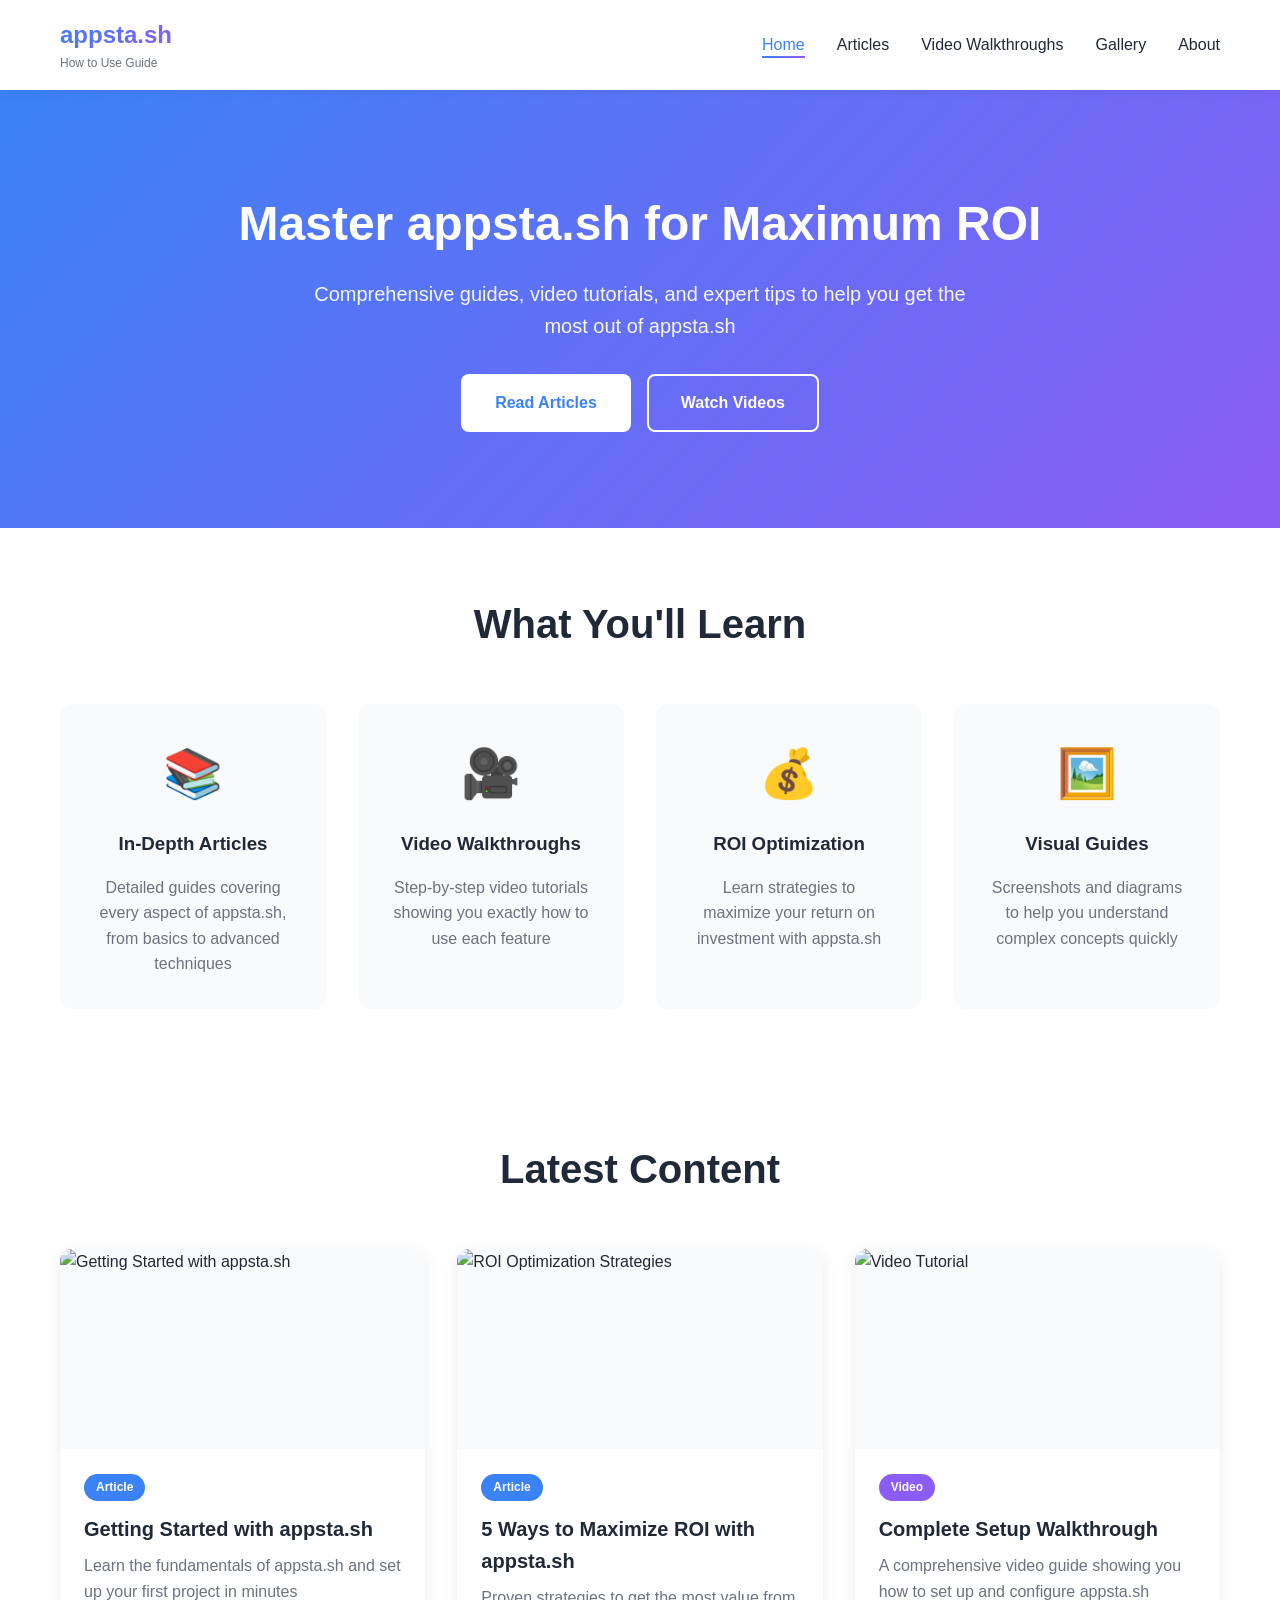
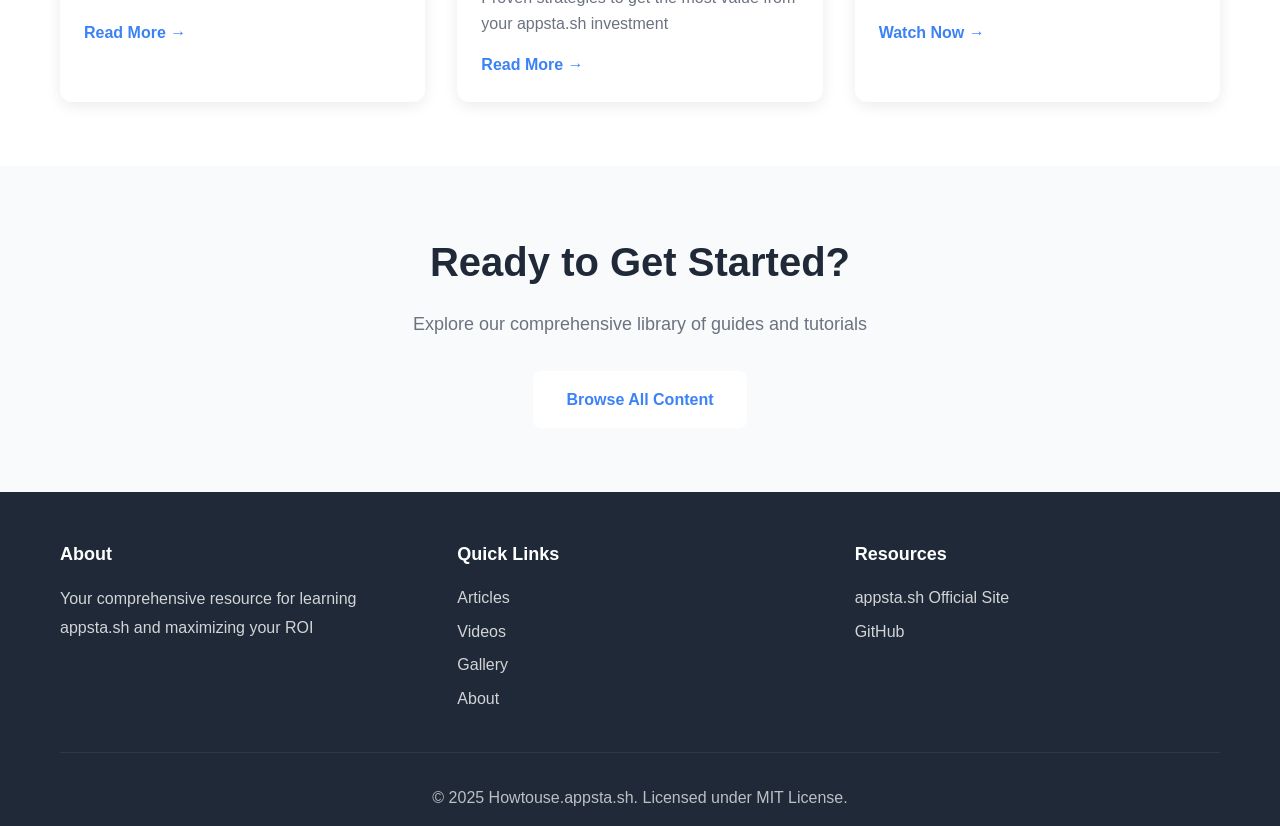
==== commit 528c5423: "Create complete blog site for Howtouse.appsta.sh Co-authored-by: kedster <16490805+kedster@users.nor" ====
--- a/index.html
+++ b/index.html
@@ -3,72 +3,154 @@
 <head>
     <meta charset="UTF-8">
     <meta name="viewport" content="width=device-width, initial-scale=1.0">
-    <meta name="description" content="A blog about how to use appsta.sh">
-    <title>How to Use appsta.sh - Blog</title>
-    <link rel="stylesheet" href="styles.css">
+    <meta name="description" content="Learn how to maximize ROI with appsta.sh through comprehensive guides, video walkthroughs, and expert tips">
+    <title>How to Use appsta.sh - Maximize Your ROI</title>
+    <link rel="stylesheet" href="css/style.css">
 </head>
 <body>
-    <header>
-        <div class="container">
-            <h1>How to Use appsta.sh</h1>
-            <nav>
-                <ul>
-                    <li><a href="#home">Home</a></li>
-                    <li><a href="#about">About</a></li>
-                    <li><a href="#posts">Blog Posts</a></li>
-                    <li><a href="#contact">Contact</a></li>
+    <header class="header">
+        <nav class="nav">
+            <div class="nav-container">
+                <a href="index.html" class="logo">
+                    <span class="logo-text">appsta.sh</span>
+                    <span class="logo-subtitle">How to Use Guide</span>
+                </a>
+                <ul class="nav-menu" id="navMenu">
+                    <li><a href="index.html" class="nav-link active">Home</a></li>
+                    <li><a href="articles.html" class="nav-link">Articles</a></li>
+                    <li><a href="videos.html" class="nav-link">Video Walkthroughs</a></li>
+                    <li><a href="gallery.html" class="nav-link">Gallery</a></li>
+                    <li><a href="about.html" class="nav-link">About</a></li>
                 </ul>
-            </nav>
-        </div>
+                <button class="hamburger" id="hamburger">
+                    <span></span>
+                    <span></span>
+                    <span></span>
+                </button>
+            </div>
+        </nav>
     </header>
 
-    <main class="container">
-        <section id="home" class="hero">
-            <h2>Welcome to appsta.sh Blog</h2>
-            <p>Your comprehensive guide to understanding and using appsta.sh effectively.</p>
-        </section>
-
-        <section id="about" class="about">
-            <h2>About This Blog</h2>
-            <p>This blog is dedicated to helping users understand and make the most of appsta.sh. Whether you're a beginner or an experienced user, you'll find helpful tutorials, tips, and best practices here.</p>
-        </section>
-
-        <section id="posts" class="blog-posts">
-            <h2>Latest Blog Posts</h2>
-            <div class="posts-grid" id="postsContainer">
-                <!-- Blog posts will be dynamically loaded here -->
+    <main>
+        <section class="hero">
+            <div class="hero-content">
+                <h1 class="hero-title">Master appsta.sh for Maximum ROI</h1>
+                <p class="hero-subtitle">Comprehensive guides, video tutorials, and expert tips to help you get the most out of appsta.sh</p>
+                <div class="hero-cta">
+                    <a href="articles.html" class="btn btn-primary">Read Articles</a>
+                    <a href="videos.html" class="btn btn-secondary">Watch Videos</a>
+                </div>
             </div>
         </section>
 
-        <section id="contact" class="contact">
-            <h2>Get in Touch</h2>
-            <p>Have questions or suggestions? We'd love to hear from you!</p>
-            <form id="contactForm">
-                <div class="form-group">
-                    <label for="name">Name:</label>
-                    <input type="text" id="name" name="name" required>
+        <section class="features">
+            <div class="container">
+                <h2 class="section-title">What You'll Learn</h2>
+                <div class="features-grid">
+                    <div class="feature-card">
+                        <div class="feature-icon">📚</div>
+                        <h3>In-Depth Articles</h3>
+                        <p>Detailed guides covering every aspect of appsta.sh, from basics to advanced techniques</p>
+                    </div>
+                    <div class="feature-card">
+                        <div class="feature-icon">🎥</div>
+                        <h3>Video Walkthroughs</h3>
+                        <p>Step-by-step video tutorials showing you exactly how to use each feature</p>
+                    </div>
+                    <div class="feature-card">
+                        <div class="feature-icon">💰</div>
+                        <h3>ROI Optimization</h3>
+                        <p>Learn strategies to maximize your return on investment with appsta.sh</p>
+                    </div>
+                    <div class="feature-card">
+                        <div class="feature-icon">🖼️</div>
+                        <h3>Visual Guides</h3>
+                        <p>Screenshots and diagrams to help you understand complex concepts quickly</p>
+                    </div>
                 </div>
-                <div class="form-group">
-                    <label for="email">Email:</label>
-                    <input type="email" id="email" name="email" required>
+            </div>
+        </section>
+
+        <section class="latest-content">
+            <div class="container">
+                <h2 class="section-title">Latest Content</h2>
+                <div class="content-grid">
+                    <article class="content-card">
+                        <div class="content-image">
+                            <img src="images/getting-started.jpg" alt="Getting Started with appsta.sh">
+                        </div>
+                        <div class="content-body">
+                            <span class="content-tag">Article</span>
+                            <h3>Getting Started with appsta.sh</h3>
+                            <p>Learn the fundamentals of appsta.sh and set up your first project in minutes</p>
+                            <a href="articles/getting-started.html" class="content-link">Read More →</a>
+                        </div>
+                    </article>
+                    <article class="content-card">
+                        <div class="content-image">
+                            <img src="images/roi-strategies.jpg" alt="ROI Optimization Strategies">
+                        </div>
+                        <div class="content-body">
+                            <span class="content-tag">Article</span>
+                            <h3>5 Ways to Maximize ROI with appsta.sh</h3>
+                            <p>Proven strategies to get the most value from your appsta.sh investment</p>
+                            <a href="articles/roi-strategies.html" class="content-link">Read More →</a>
+                        </div>
+                    </article>
+                    <article class="content-card">
+                        <div class="content-image">
+                            <img src="images/video-tutorial.jpg" alt="Video Tutorial">
+                        </div>
+                        <div class="content-body">
+                            <span class="content-tag video-tag">Video</span>
+                            <h3>Complete Setup Walkthrough</h3>
+                            <p>A comprehensive video guide showing you how to set up and configure appsta.sh</p>
+                            <a href="videos.html#setup-walkthrough" class="content-link">Watch Now →</a>
+                        </div>
+                    </article>
                 </div>
-                <div class="form-group">
-                    <label for="message">Message:</label>
-                    <textarea id="message" name="message" rows="5" required></textarea>
-                </div>
-                <button type="submit">Send Message</button>
-            </form>
-            <div id="formMessage" class="form-message"></div>
+            </div>
+        </section>
+
+        <section class="cta-section">
+            <div class="container">
+                <h2>Ready to Get Started?</h2>
+                <p>Explore our comprehensive library of guides and tutorials</p>
+                <a href="articles.html" class="btn btn-primary">Browse All Content</a>
+            </div>
         </section>
     </main>
 
-    <footer>
+    <footer class="footer">
         <div class="container">
-            <p>&copy; 2025 How to Use appsta.sh. All rights reserved.</p>
-            <p>Built with HTML, CSS, and JavaScript</p>
+            <div class="footer-content">
+                <div class="footer-section">
+                    <h4>About</h4>
+                    <p>Your comprehensive resource for learning appsta.sh and maximizing your ROI</p>
+                </div>
+                <div class="footer-section">
+                    <h4>Quick Links</h4>
+                    <ul>
+                        <li><a href="articles.html">Articles</a></li>
+                        <li><a href="videos.html">Videos</a></li>
+                        <li><a href="gallery.html">Gallery</a></li>
+                        <li><a href="about.html">About</a></li>
+                    </ul>
+                </div>
+                <div class="footer-section">
+                    <h4>Resources</h4>
+                    <ul>
+                        <li><a href="https://appsta.sh" target="_blank">appsta.sh Official Site</a></li>
+                        <li><a href="https://github.com/kedster/Howtouse.appsta.sh" target="_blank">GitHub</a></li>
+                    </ul>
+                </div>
+            </div>
+            <div class="footer-bottom">
+                <p>&copy; 2025 Howtouse.appsta.sh. Licensed under MIT License.</p>
+            </div>
         </div>
     </footer>
 
-    <script src="script.js"></script>
+    <script src="js/main.js"></script>
 </body>
 </html>
--- a/css/style.css
+++ b/css/style.css
@@ -0,0 +1,548 @@
+:root {
+    --primary-color: #3b82f6;
+    --secondary-color: #8b5cf6;
+    --text-color: #1f2937;
+    --text-light: #6b7280;
+    --bg-color: #ffffff;
+    --bg-light: #f9fafb;
+    --border-color: #e5e7eb;
+    --success-color: #10b981;
+    --gradient: linear-gradient(135deg, #3b82f6 0%, #8b5cf6 100%);
+}
+
+* {
+    margin: 0;
+    padding: 0;
+    box-sizing: border-box;
+}
+
+body {
+    font-family: -apple-system, BlinkMacSystemFont, 'Segoe UI', Roboto, Oxygen, Ubuntu, Cantarell, sans-serif;
+    color: var(--text-color);
+    line-height: 1.6;
+    background-color: var(--bg-color);
+}
+
+.container {
+    max-width: 1200px;
+    margin: 0 auto;
+    padding: 0 20px;
+}
+
+/* Header & Navigation */
+.header {
+    background: var(--bg-color);
+    box-shadow: 0 2px 10px rgba(0, 0, 0, 0.05);
+    position: sticky;
+    top: 0;
+    z-index: 1000;
+}
+
+.nav-container {
+    max-width: 1200px;
+    margin: 0 auto;
+    padding: 1rem 20px;
+    display: flex;
+    justify-content: space-between;
+    align-items: center;
+}
+
+.logo {
+    text-decoration: none;
+    display: flex;
+    flex-direction: column;
+}
+
+.logo-text {
+    font-size: 1.5rem;
+    font-weight: 700;
+    background: var(--gradient);
+    -webkit-background-clip: text;
+    -webkit-text-fill-color: transparent;
+    background-clip: text;
+}
+
+.logo-subtitle {
+    font-size: 0.75rem;
+    color: var(--text-light);
+}
+
+.nav-menu {
+    display: flex;
+    list-style: none;
+    gap: 2rem;
+}
+
+.nav-link {
+    text-decoration: none;
+    color: var(--text-color);
+    font-weight: 500;
+    transition: color 0.3s ease;
+    position: relative;
+}
+
+.nav-link:hover,
+.nav-link.active {
+    color: var(--primary-color);
+}
+
+.nav-link.active::after {
+    content: '';
+    position: absolute;
+    bottom: -5px;
+    left: 0;
+    right: 0;
+    height: 2px;
+    background: var(--gradient);
+}
+
+.hamburger {
+    display: none;
+    flex-direction: column;
+    gap: 4px;
+    background: none;
+    border: none;
+    cursor: pointer;
+    padding: 5px;
+}
+
+.hamburger span {
+    width: 25px;
+    height: 3px;
+    background: var(--text-color);
+    border-radius: 2px;
+    transition: all 0.3s ease;
+}
+
+/* Hero Section */
+.hero {
+    background: var(--gradient);
+    color: white;
+    padding: 6rem 2rem;
+    text-align: center;
+}
+
+.hero-title {
+    font-size: 3rem;
+    margin-bottom: 1rem;
+    font-weight: 800;
+}
+
+.hero-subtitle {
+    font-size: 1.25rem;
+    margin-bottom: 2rem;
+    opacity: 0.95;
+    max-width: 700px;
+    margin-left: auto;
+    margin-right: auto;
+}
+
+.hero-cta {
+    display: flex;
+    gap: 1rem;
+    justify-content: center;
+    flex-wrap: wrap;
+}
+
+/* Buttons */
+.btn {
+    display: inline-block;
+    padding: 0.875rem 2rem;
+    border-radius: 8px;
+    text-decoration: none;
+    font-weight: 600;
+    transition: all 0.3s ease;
+    border: 2px solid transparent;
+}
+
+.btn-primary {
+    background: white;
+    color: var(--primary-color);
+}
+
+.btn-primary:hover {
+    transform: translateY(-2px);
+    box-shadow: 0 10px 25px rgba(0, 0, 0, 0.2);
+}
+
+.btn-secondary {
+    background: transparent;
+    color: white;
+    border-color: white;
+}
+
+.btn-secondary:hover {
+    background: white;
+    color: var(--primary-color);
+}
+
+/* Sections */
+.features,
+.latest-content {
+    padding: 4rem 2rem;
+}
+
+.section-title {
+    font-size: 2.5rem;
+    text-align: center;
+    margin-bottom: 3rem;
+    font-weight: 700;
+}
+
+/* Features Grid */
+.features-grid {
+    display: grid;
+    grid-template-columns: repeat(auto-fit, minmax(250px, 1fr));
+    gap: 2rem;
+}
+
+.feature-card {
+    text-align: center;
+    padding: 2rem;
+    border-radius: 12px;
+    background: var(--bg-light);
+    transition: transform 0.3s ease, box-shadow 0.3s ease;
+}
+
+.feature-card:hover {
+    transform: translateY(-5px);
+    box-shadow: 0 10px 30px rgba(0, 0, 0, 0.1);
+}
+
+.feature-icon {
+    font-size: 3rem;
+    margin-bottom: 1rem;
+}
+
+.feature-card h3 {
+    margin-bottom: 1rem;
+    color: var(--text-color);
+}
+
+.feature-card p {
+    color: var(--text-light);
+}
+
+/* Content Grid */
+.content-grid {
+    display: grid;
+    grid-template-columns: repeat(auto-fit, minmax(300px, 1fr));
+    gap: 2rem;
+}
+
+.content-card {
+    background: white;
+    border-radius: 12px;
+    overflow: hidden;
+    box-shadow: 0 4px 15px rgba(0, 0, 0, 0.08);
+    transition: transform 0.3s ease, box-shadow 0.3s ease;
+}
+
+.content-card:hover {
+    transform: translateY(-5px);
+    box-shadow: 0 10px 30px rgba(0, 0, 0, 0.15);
+}
+
+.content-image {
+    width: 100%;
+    height: 200px;
+    overflow: hidden;
+    background: var(--bg-light);
+}
+
+.content-image img {
+    width: 100%;
+    height: 100%;
+    object-fit: cover;
+}
+
+.content-body {
+    padding: 1.5rem;
+}
+
+.content-tag {
+    display: inline-block;
+    padding: 0.25rem 0.75rem;
+    background: var(--primary-color);
+    color: white;
+    border-radius: 20px;
+    font-size: 0.75rem;
+    font-weight: 600;
+    margin-bottom: 0.75rem;
+}
+
+.video-tag {
+    background: var(--secondary-color);
+}
+
+.content-body h3 {
+    margin-bottom: 0.5rem;
+    font-size: 1.25rem;
+}
+
+.content-body p {
+    color: var(--text-light);
+    margin-bottom: 1rem;
+}
+
+.content-link {
+    color: var(--primary-color);
+    text-decoration: none;
+    font-weight: 600;
+    transition: gap 0.3s ease;
+    display: inline-block;
+}
+
+.content-link:hover {
+    gap: 0.5rem;
+}
+
+/* CTA Section */
+.cta-section {
+    background: var(--bg-light);
+    padding: 4rem 2rem;
+    text-align: center;
+}
+
+.cta-section h2 {
+    font-size: 2.5rem;
+    margin-bottom: 1rem;
+}
+
+.cta-section p {
+    font-size: 1.125rem;
+    color: var(--text-light);
+    margin-bottom: 2rem;
+}
+
+/* Footer */
+.footer {
+    background: var(--text-color);
+    color: white;
+    padding: 3rem 2rem 1rem;
+}
+
+.footer-content {
+    display: grid;
+    grid-template-columns: repeat(auto-fit, minmax(250px, 1fr));
+    gap: 2rem;
+    margin-bottom: 2rem;
+}
+
+.footer-section h4 {
+    margin-bottom: 1rem;
+    font-size: 1.125rem;
+}
+
+.footer-section p {
+    opacity: 0.8;
+    line-height: 1.8;
+}
+
+.footer-section ul {
+    list-style: none;
+}
+
+.footer-section ul li {
+    margin-bottom: 0.5rem;
+}
+
+.footer-section a {
+    color: white;
+    text-decoration: none;
+    opacity: 0.8;
+    transition: opacity 0.3s ease;
+}
+
+.footer-section a:hover {
+    opacity: 1;
+}
+
+.footer-bottom {
+    text-align: center;
+    padding-top: 2rem;
+    border-top: 1px solid rgba(255, 255, 255, 0.1);
+    opacity: 0.7;
+}
+
+/* Article Page Styles */
+.article-header {
+    padding: 4rem 2rem 2rem;
+    text-align: center;
+}
+
+.article-title {
+    font-size: 2.5rem;
+    margin-bottom: 1rem;
+}
+
+.article-meta {
+    color: var(--text-light);
+    margin-bottom: 2rem;
+}
+
+.article-content {
+    max-width: 800px;
+    margin: 0 auto;
+    padding: 2rem;
+    line-height: 1.8;
+}
+
+.article-content h2 {
+    margin: 2rem 0 1rem;
+    font-size: 1.875rem;
+}
+
+.article-content h3 {
+    margin: 1.5rem 0 0.75rem;
+    font-size: 1.5rem;
+}
+
+.article-content p {
+    margin-bottom: 1.5rem;
+}
+
+.article-content ul,
+.article-content ol {
+    margin-bottom: 1.5rem;
+    padding-left: 2rem;
+}
+
+.article-content li {
+    margin-bottom: 0.5rem;
+}
+
+.article-content code {
+    background: var(--bg-light);
+    padding: 0.2rem 0.5rem;
+    border-radius: 4px;
+    font-family: 'Courier New', monospace;
+}
+
+.article-content pre {
+    background: var(--bg-light);
+    padding: 1rem;
+    border-radius: 8px;
+    overflow-x: auto;
+    margin-bottom: 1.5rem;
+}
+
+.article-image {
+    width: 100%;
+    max-width: 800px;
+    margin: 2rem auto;
+    border-radius: 12px;
+    overflow: hidden;
+    box-shadow: 0 4px 15px rgba(0, 0, 0, 0.1);
+}
+
+.article-image img {
+    width: 100%;
+    height: auto;
+}
+
+/* Video Gallery */
+.video-grid {
+    display: grid;
+    grid-template-columns: repeat(auto-fit, minmax(350px, 1fr));
+    gap: 2rem;
+    padding: 2rem 0;
+}
+
+.video-card {
+    background: white;
+    border-radius: 12px;
+    overflow: hidden;
+    box-shadow: 0 4px 15px rgba(0, 0, 0, 0.08);
+}
+
+.video-container {
+    position: relative;
+    padding-bottom: 56.25%;
+    height: 0;
+    overflow: hidden;
+    background: var(--bg-light);
+}
+
+.video-container iframe,
+.video-container video {
+    position: absolute;
+    top: 0;
+    left: 0;
+    width: 100%;
+    height: 100%;
+}
+
+/* Gallery */
+.gallery-grid {
+    display: grid;
+    grid-template-columns: repeat(auto-fit, minmax(300px, 1fr));
+    gap: 1.5rem;
+    padding: 2rem 0;
+}
+
+.gallery-item {
+    border-radius: 12px;
+    overflow: hidden;
+    box-shadow: 0 4px 15px rgba(0, 0, 0, 0.08);
+    cursor: pointer;
+    transition: transform 0.3s ease;
+}
+
+.gallery-item:hover {
+    transform: scale(1.05);
+}
+
+.gallery-item img {
+    width: 100%;
+    height: 250px;
+    object-fit: cover;
+    display: block;
+}
+
+/* Responsive */
+@media (max-width: 768px) {
+    .hamburger {
+        display: flex;
+    }
+
+    .nav-menu {
+        position: fixed;
+        left: -100%;
+        top: 70px;
+        flex-direction: column;
+        background: white;
+        width: 100%;
+        text-align: center;
+        transition: 0.3s;
+        box-shadow: 0 10px 27px rgba(0, 0, 0, 0.05);
+        padding: 2rem 0;
+    }
+
+    .nav-menu.active {
+        left: 0;
+    }
+
+    .hero-title {
+        font-size: 2rem;
+    }
+
+    .hero-subtitle {
+        font-size: 1rem;
+    }
+
+    .section-title {
+        font-size: 1.875rem;
+    }
+
+    .video-grid {
+        grid-template-columns: 1fr;
+    }
+}
+
+@media (max-width: 480px) {
+    .content-grid,
+    .features-grid {
+        grid-template-columns: 1fr;
+    }
+}
